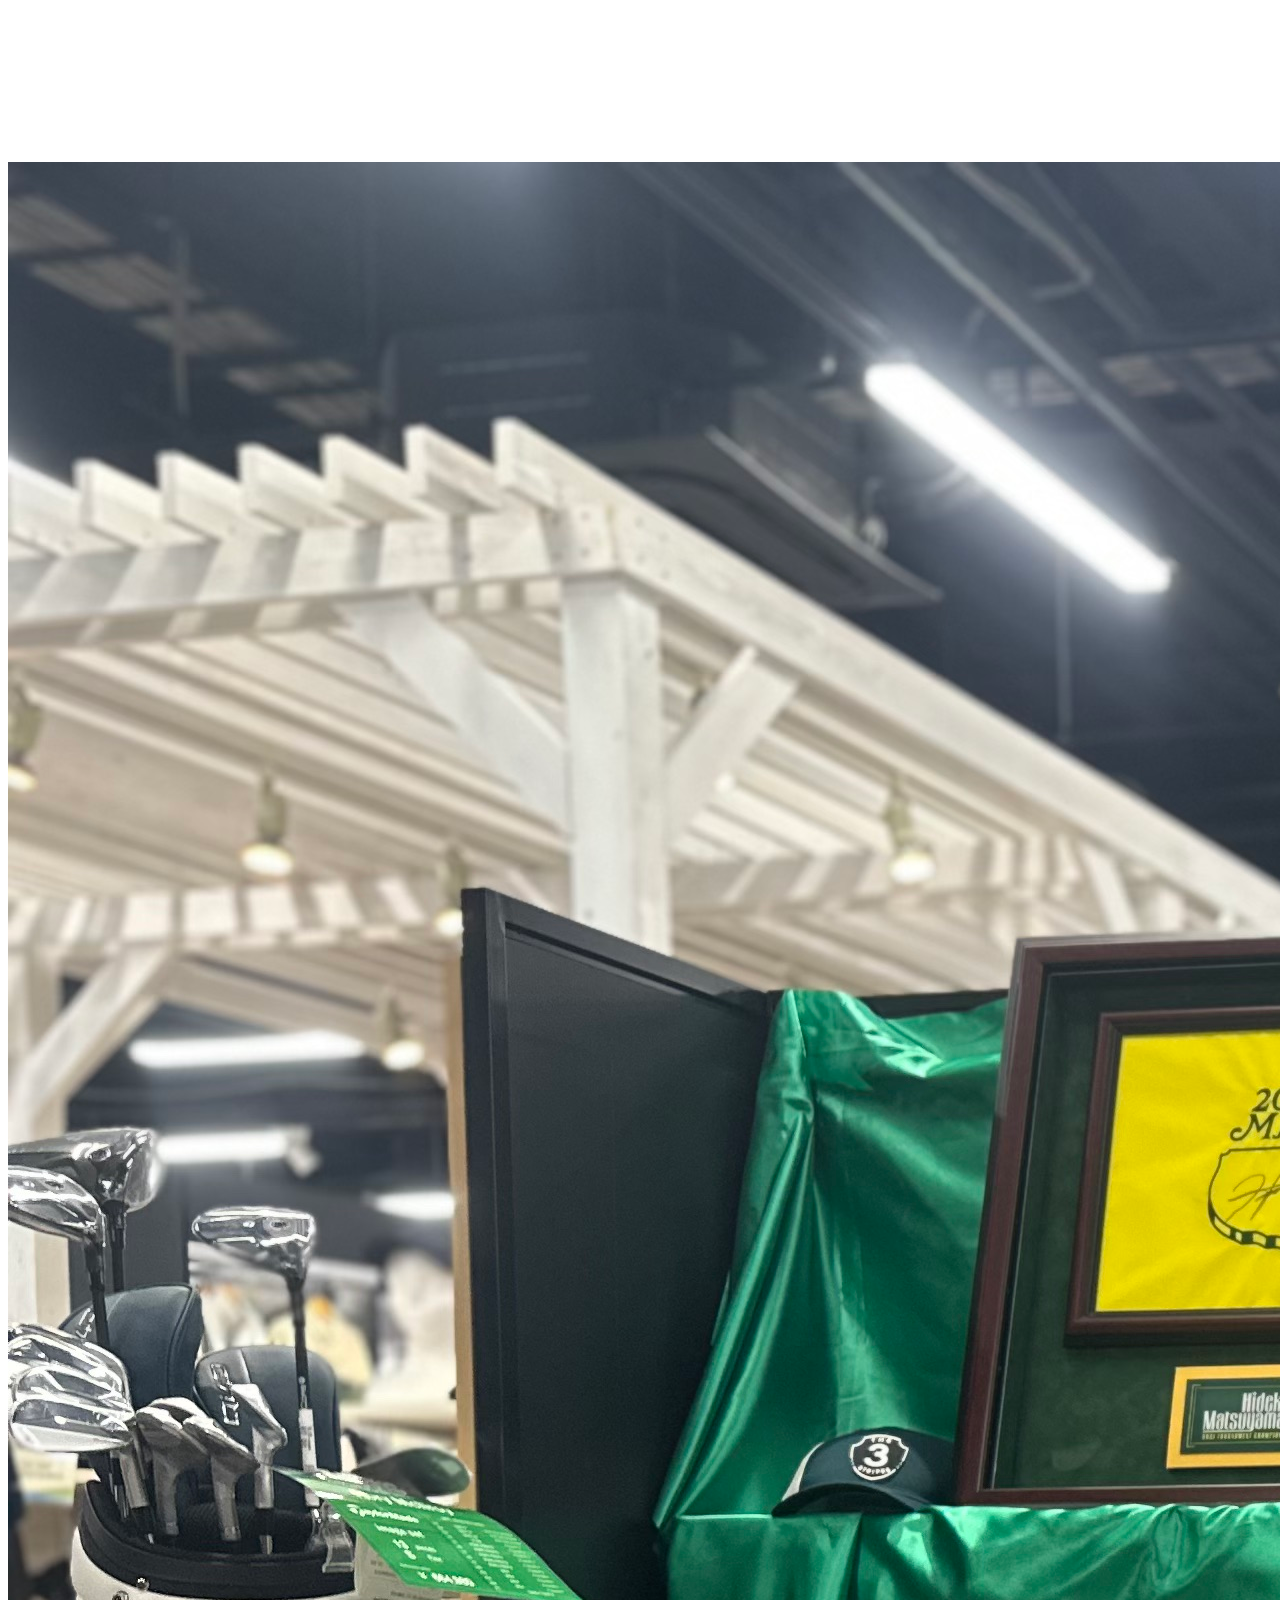
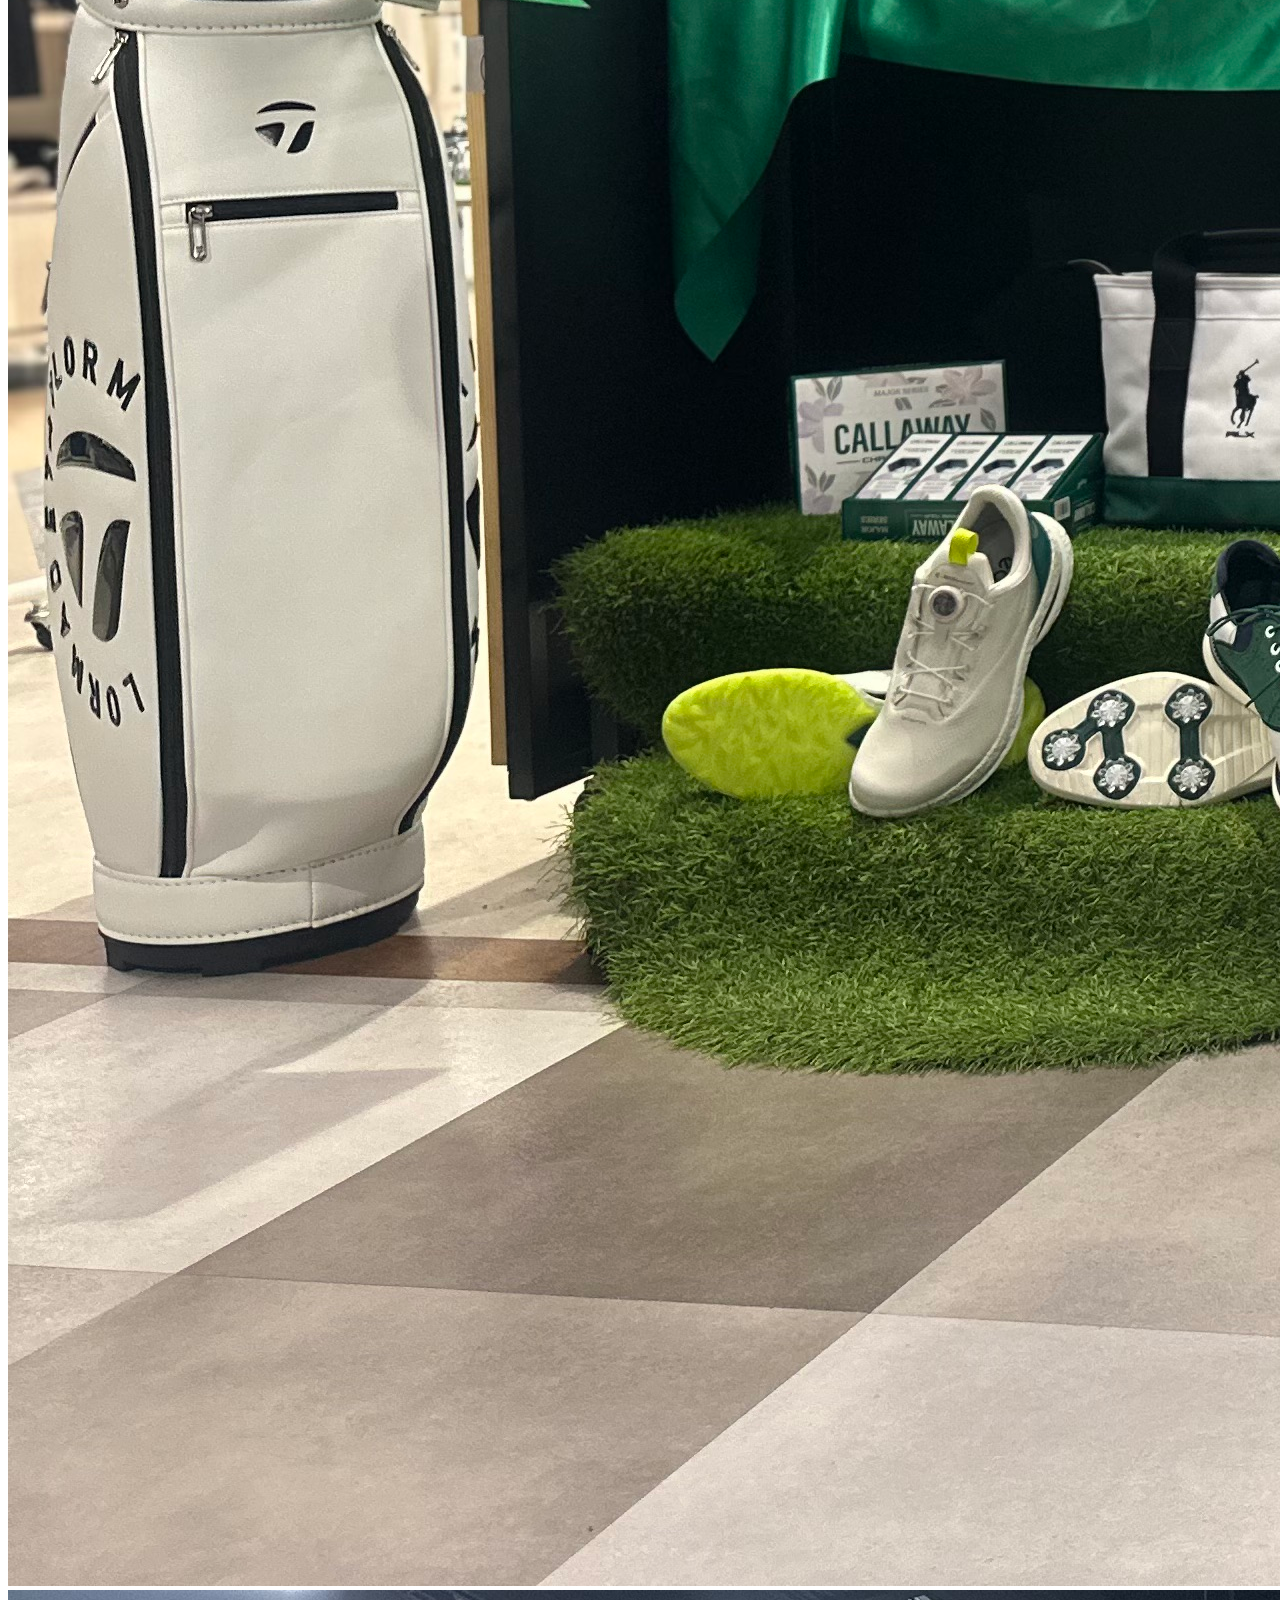
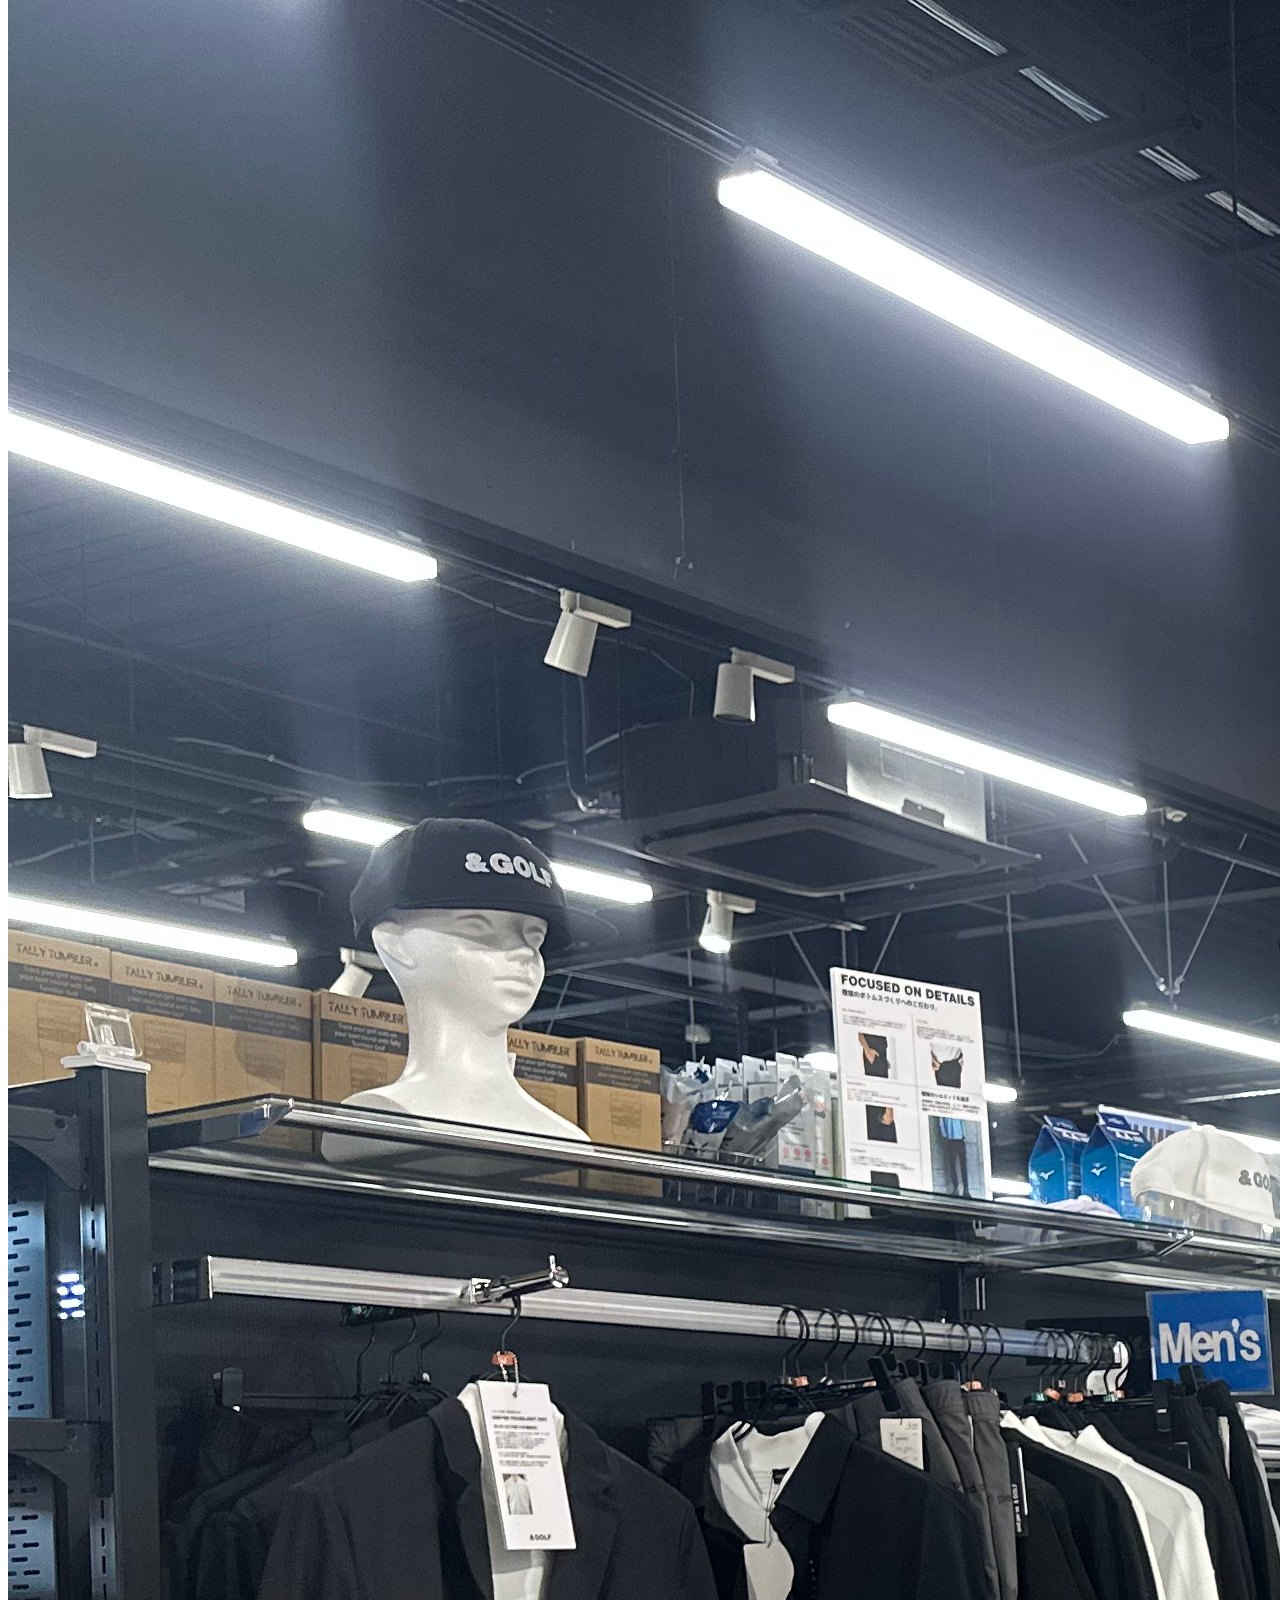
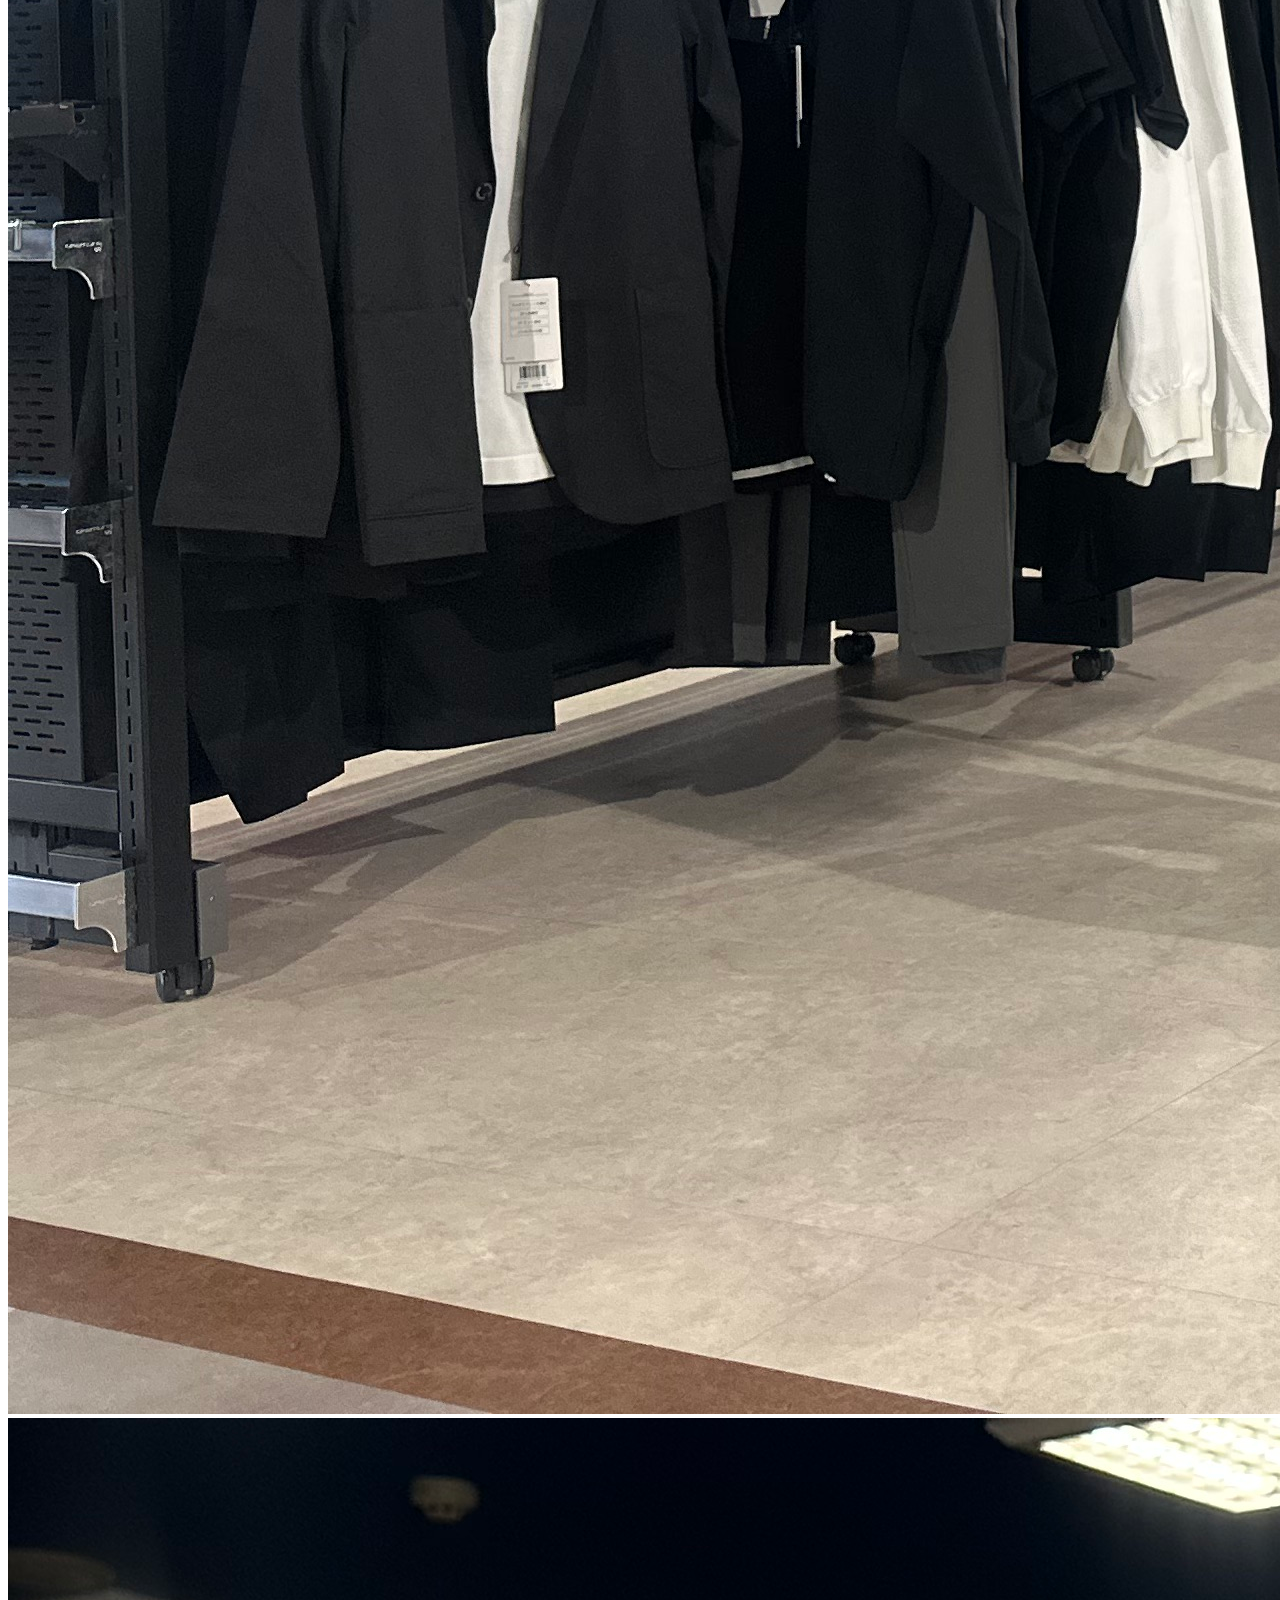
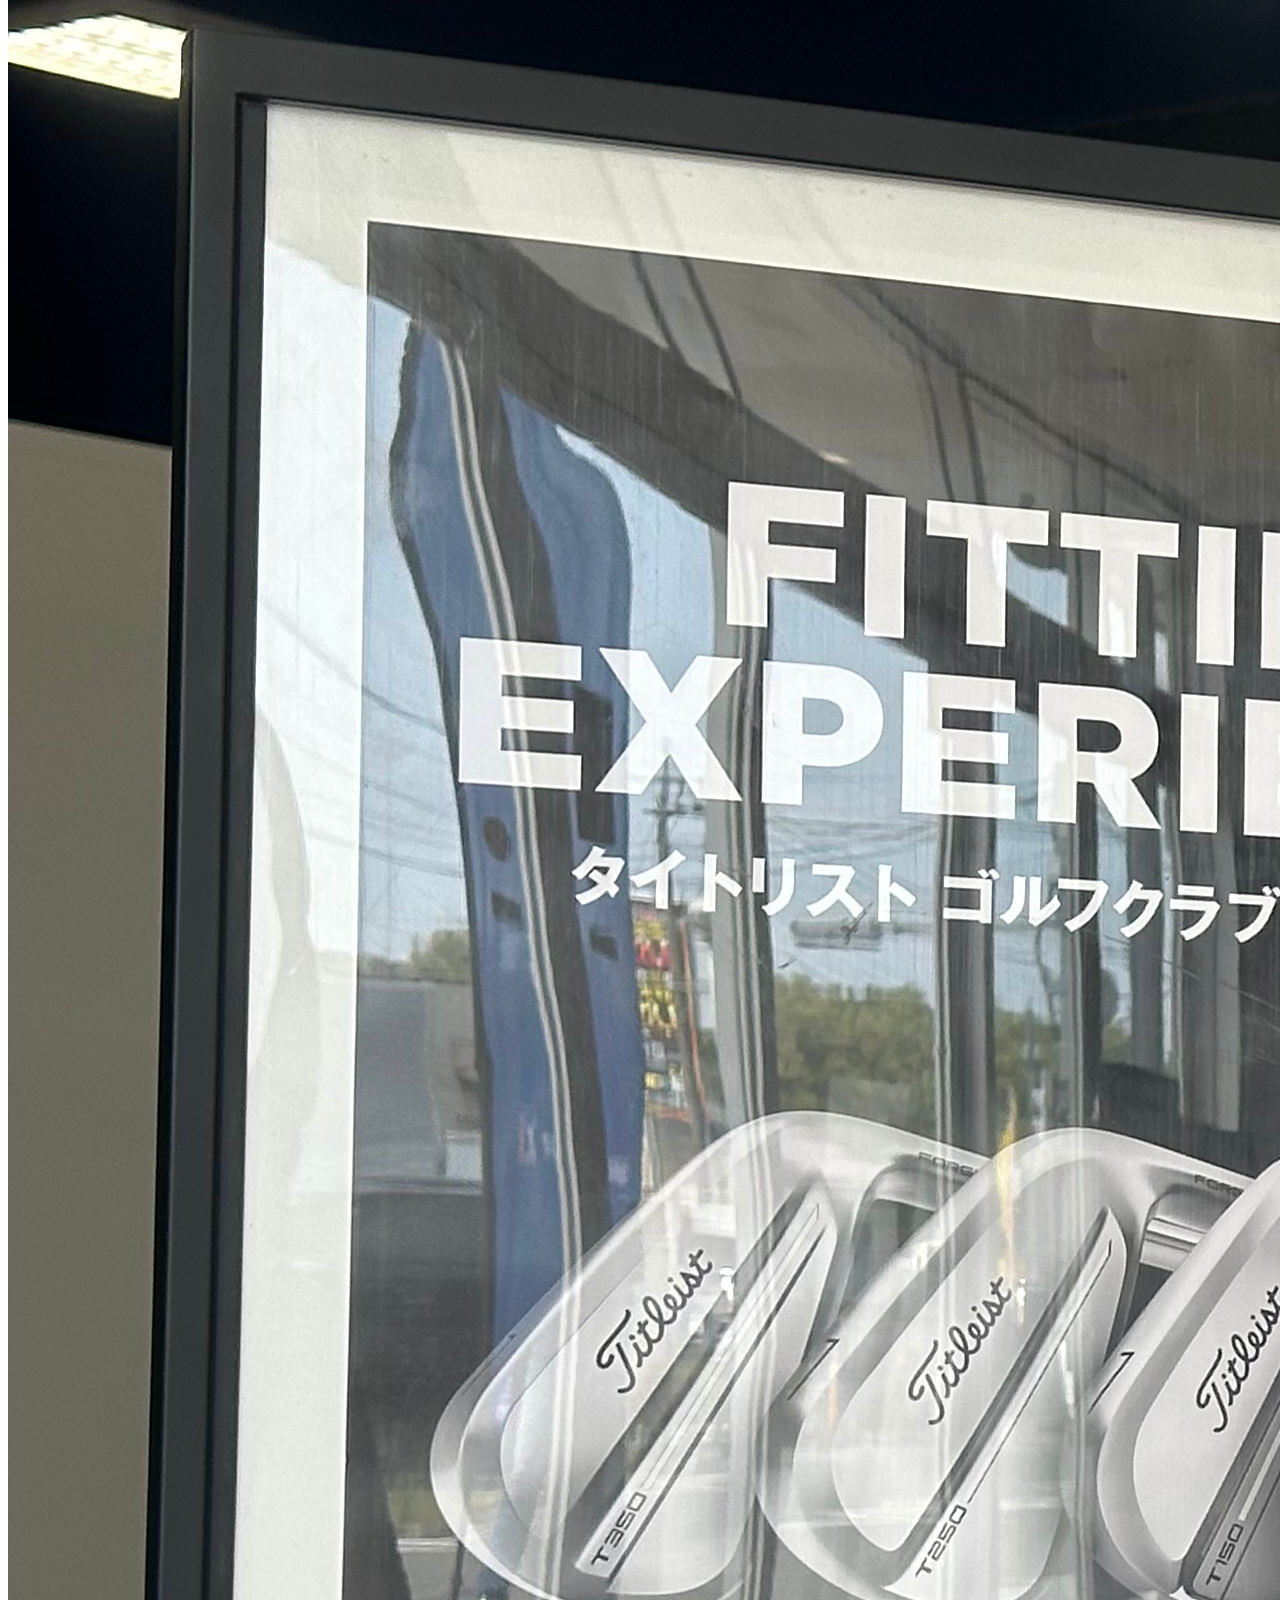
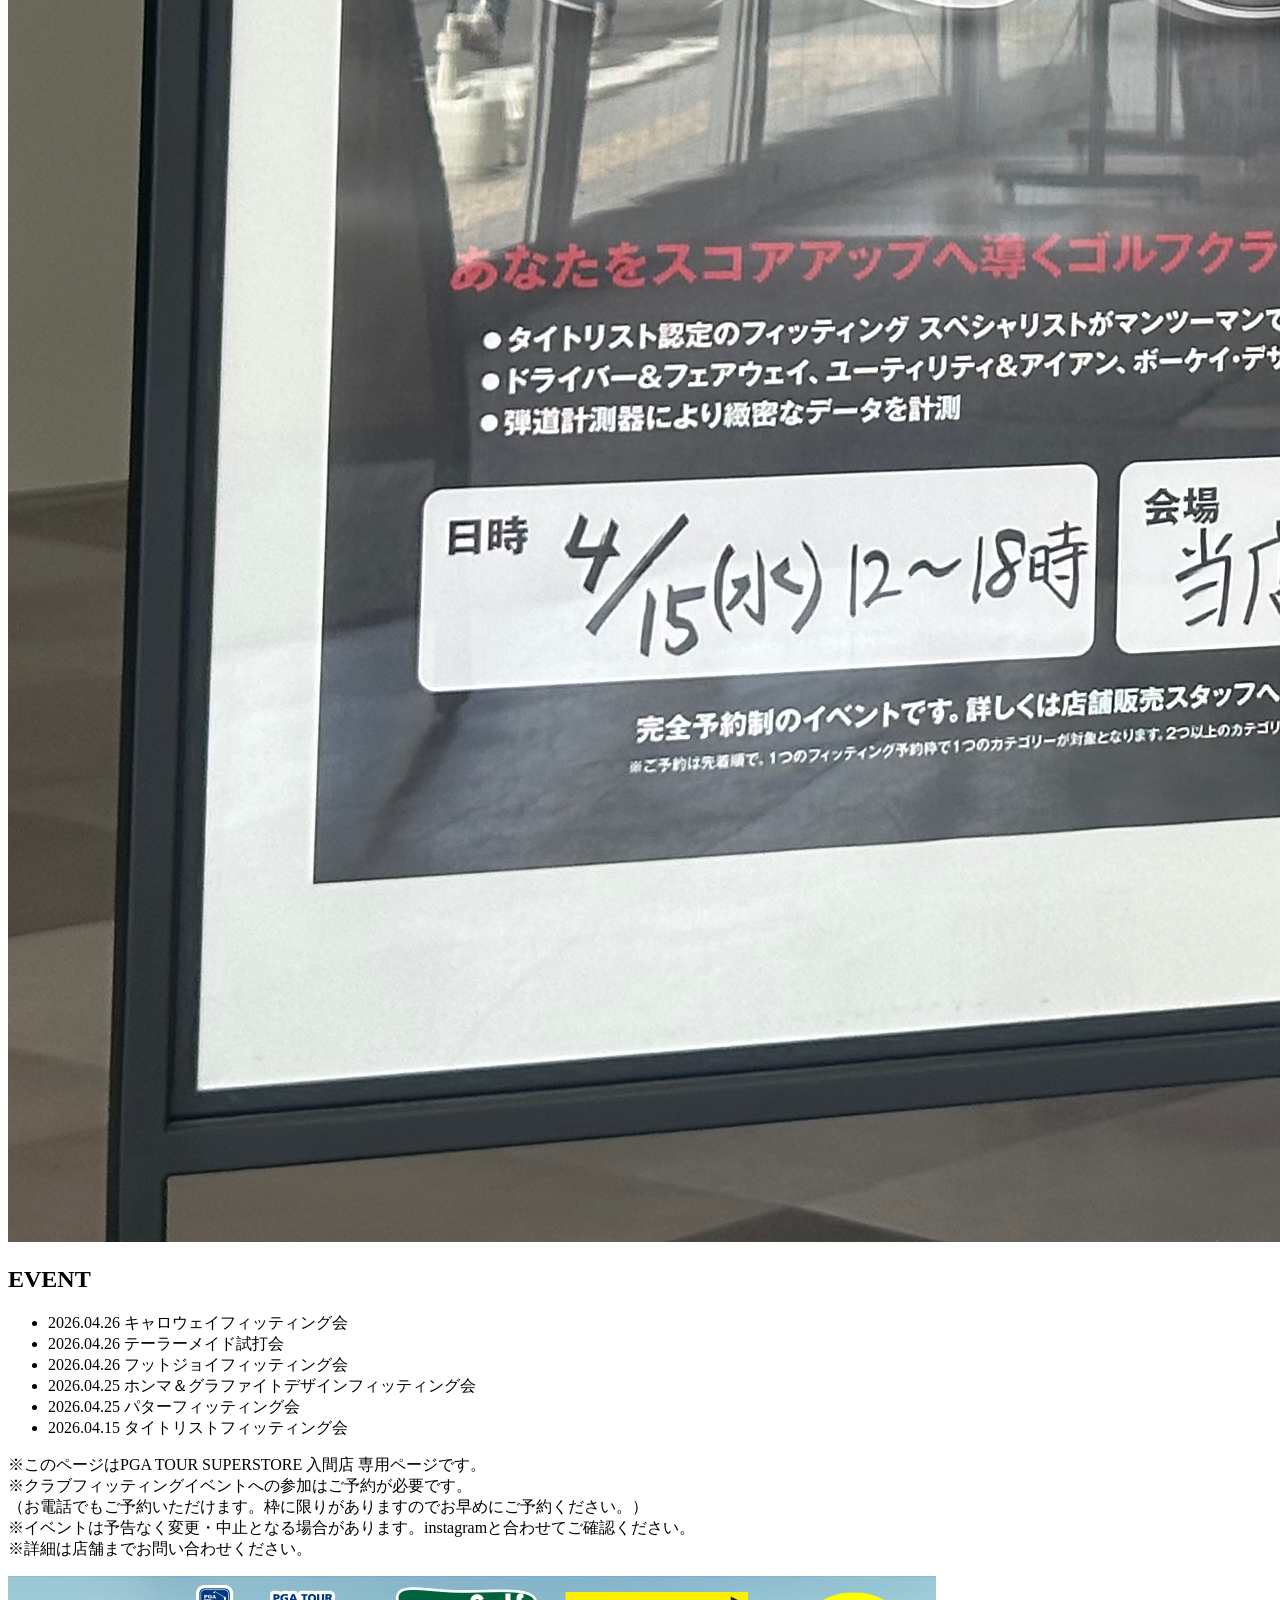
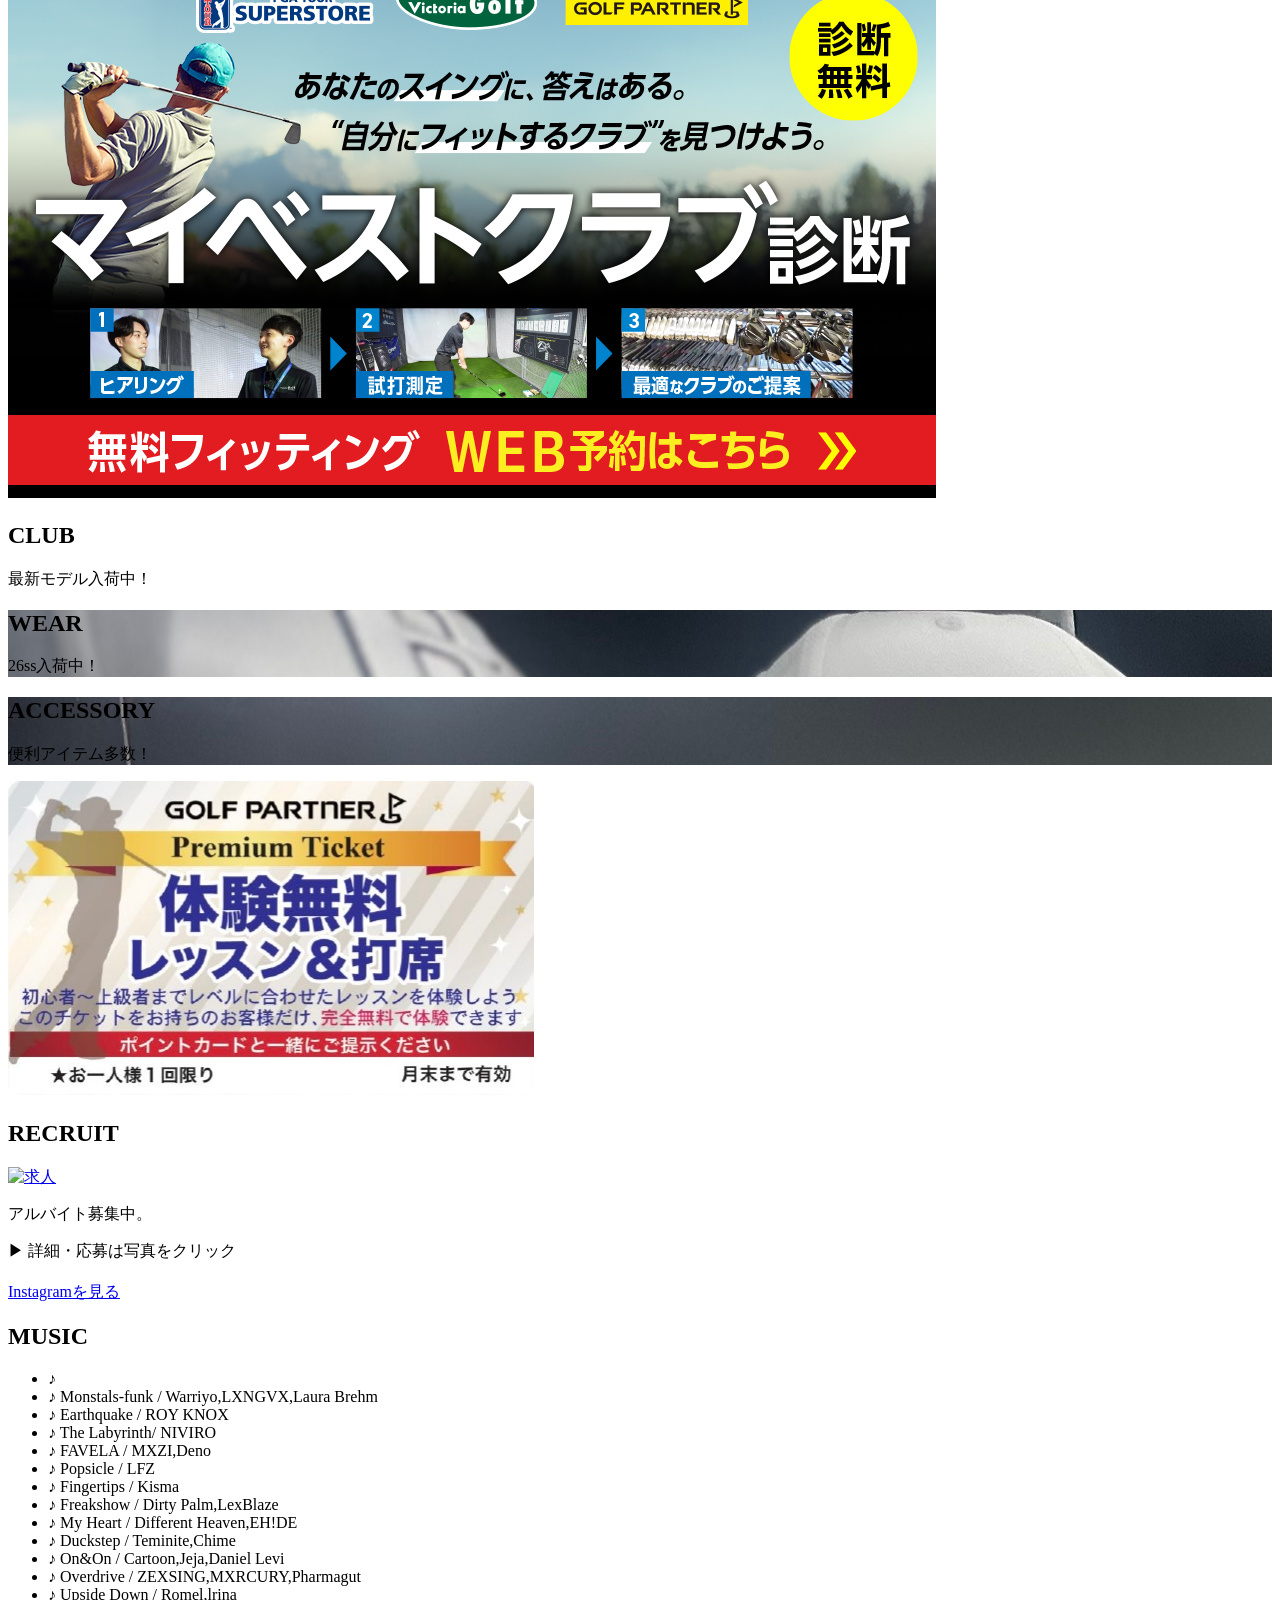
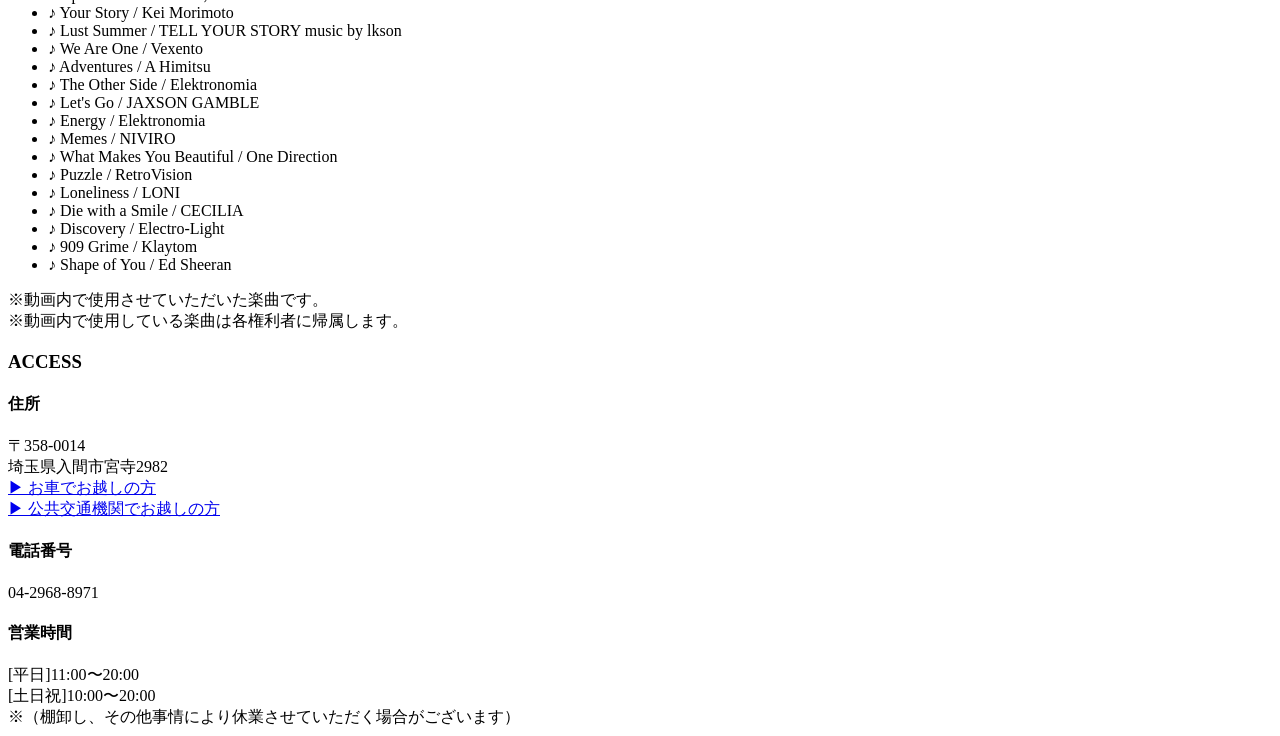
==== index.html @ 5c5d60d8 "Add files via upload" ====
<!DOCTYPE html>
<html lang="ja">
<head>
<meta charset="UTF-8">
<meta name="viewport" content="width=device-width, initial-scale=1.0">
<title>Golf Shop</title>
<link rel="stylesheet" href="style.css">
<meta name=”robots” content=”noindex” >
</head>

<body>

<!-- 🔄 ローディング -->
<div id="loading">
  <video autoplay muted playsinline id="loading-video">
    <source src="meramera.mp4" type="video/mp4">
  </video>
</div>

<div class="container">

  <div class="main">

    <!-- 🔥 トップ -->
    <section class="hero"></section>

    <!-- 🖼 スライド -->
    <section class="slider fade">
      <img src="IMG_6114.jpeg" class="slide active">
      <img src="IMG_6111.jpeg" class="slide">
      <img src="IMG_6113.jpeg" class="slide">
    </section>

    <!-- 📅 イベント -->
    <section class="section fade">
      <h2>EVENT</h2>

      <div class="event-box">
        <ul>
          <li>2026.04.26 キャロウェイフィッティング会</li>
          <li>2026.04.26 テーラーメイド試打会</li>
          <li>2026.04.26 フットジョイフィッティング会</li>
          <li>2026.04.25 ホンマ＆グラファイトデザインフィッティング会</li>
          <li>2026.04.25 パターフィッティング会</li>
          <li>2026.04.15 タイトリストフィッティング会</li>
        </ul>
      </div>

      <div class="event-note">
        <p>
          ※このページはPGA TOUR SUPERSTORE 入間店 専用ページです。<br>
          ※クラブフィッティングイベントへの参加はご予約が必要です。<br>
          （お電話でもご予約いただけます。枠に限りがありますのでお早めにご予約ください。）<br>
          ※イベントは予告なく変更・中止となる場合があります。instagramと合わせてご確認ください。<br>
          ※詳細は店舗までお問い合わせください。
        </p>
      </div>
    </section>

    <!-- 🔗 バナー -->
    <section class="link-banner fade">
      <a href="https://mygolf.supersports.com/saitama-iruma" target="_blank">
        <img src="bestclub.JPG" alt="ゴルフ案内">
      </a>
    </section>

    <!-- 🏌️ クラブ -->
    <section class="bg-slider fade" id="club">
      <div class="overlay">
        <h2>CLUB</h2>
        <p>最新モデル入荷中！</p>
      </div>
    </section>

    <!-- 👕 ウェア -->
    <section class="bg-slider fade" id="wear">
      <div class="overlay">
        <h2>WEAR</h2>
        <p>26ss入荷中！</p>
      </div>
    </section>

    <!-- 🎒 小物 -->
    <section class="bg-slider fade" id="acc">
      <div class="overlay">
        <h2>ACCESSORY</h2>
        <p>便利アイテム多数！</p>
      </div>
    </section>

    <!-- 🔗 練習場 -->
    <section class="link-banner fade">
      <a href="https://www.golfpartner.co.jp/drivingrange/entry/" target="_blank">
        <img src="lesson.jpg" alt="ゴルフ練習場">
      </a>
    </section>

    <!-- 💼 求人 -->
    <section class="section dark fade">
      <h2>RECRUIT</h2>

      <a href="https://golfpartner-job.net/jobfind-pc/job/All/4917" target="_blank">
        <img src="recruit.jpg" class="recruit-img" alt="求人">
      </a>

      <p>アルバイト募集中。</p>
      <p>▶ 詳細・応募は写真をクリック</p>
    </section>

    <!-- 📱 インスタ -->
    <section class="section fade insta-section">
      <h2></h2>
      <a href="https://www.instagram.com/pgatoursuperstoreiruma?igsh=MXhyOHNycWhhazNqeQ==" class="insta-btn">
        Instagramを見る
      </a>
    </section>

    <!-- 🎵 MUSIC -->
    <section class="section fade music-section">
      <h2>MUSIC</h2>

      <ul class="music-list">
        <li>♪ </li>
        <li>♪ Monstals-funk / Warriyo,LXNGVX,Laura Brehm</li>
        <li>♪ Earthquake / ROY KNOX</li>
        <li>♪ The Labyrinth/ NIVIRO</li>
        <li>♪ FAVELA / MXZI,Deno</li>
        <li>♪ Popsicle / LFZ</li>
        <li>♪ Fingertips / Kisma</li>
        <li>♪ Freakshow / Dirty Palm,LexBlaze</li>
        <li>♪ My Heart / Different Heaven,EH!DE</li>
        <li>♪ Duckstep / Teminite,Chime</li>
        <li>♪ On&On / Cartoon,Jeja,Daniel Levi</li>
        <li>♪ Overdrive / ZEXSING,MXRCURY,Pharmagut</li>
        <li>♪ Upside Down / Romel,lrina</li>
        <li>♪ Your Story / Kei Morimoto</li>
        <li>♪ Lust Summer / TELL YOUR STORY music by lkson</li>
        <li>♪ We Are One / Vexento</li>
        <li>♪ Adventures / A Himitsu</li>
        <li>♪ The Other Side / Elektronomia</li>
        <li>♪ Let's Go / JAXSON GAMBLE</li>
        <li>♪ Energy / Elektronomia</li>
        <li>♪ Memes / NIVIRO</li>
        <li>♪ What Makes You Beautiful / One Direction</li>
        <li>♪ Puzzle / RetroVision</li>
        <li>♪ Loneliness / LONI</li>
        <li>♪ Die with a Smile / CECILIA</li>
        <li>♪ Discovery / Electro-Light</li>
        <li>♪ 909 Grime / Klaytom</li>
        <li>♪ Shape of You / Ed Sheeran</li>
        
        
      </ul>

      <p class="music-note">
        ※動画内で使用させていただいた楽曲です。<br>
        ※動画内で使用している楽曲は各権利者に帰属します。
      </p>
    </section>

  </div>

  <!-- サイドバー -->
  <div class="sidebar">
    <h3>ACCESS</h3>
    <h4>住所</h4>
    <a>〒358-0014</a><br>
    <a>埼玉県入間市宮寺2982</a><br>
    <a href="car.html">▶ お車でお越しの方</a><br>
    <a href="train.html">▶ 公共交通機関でお越しの方</a>

    <h4>電話番号</h4>
    <a>04-2968-8971</a>
    <h4>営業時間</h4>
    <a>[平日]11:00〜20:00</a><br>
    <a>[土日祝]10:00〜20:00</a><br>
    <a>※（棚卸し、その他事情により休業させていただく場合がございます）</a>
  
  </div>

</div>

<script>
// スライド
let index = 0;
const slides = document.querySelectorAll(".slide");

setInterval(() => {
  slides[index].classList.remove("active");
  index = (index + 1) % slides.length;
  slides[index].classList.add("active");
}, 1000);

// ローディング
const video = document.getElementById("loading-video");
video.addEventListener("ended", () => {
  const loading = document.getElementById("loading");
  loading.classList.add("fade-out");
  setTimeout(() => {
    loading.style.display = "none";
  }, 1000);
});

// 背景スライド
function bgSlide(id, images){
  let i = 0;
  const el = document.getElementById(id);

  setInterval(()=>{
    i = (i+1)%images.length;
    el.style.backgroundImage = `url(${images[i]})`;
  },3000);
}

bgSlide("club", ["torakkuman.jpeg","shaft.jpeg","club.jpeg"]);
bgSlide("wear", ["wear.jpeg","cap.jpeg","shoes.jpeg"]);
bgSlide("acc", ["distance meter.jpeg","bag.jpeg","ball.jpeg"]);

// フェード
const fades = document.querySelectorAll('.fade');
window.addEventListener('scroll', () => {
  const trigger = window.innerHeight * 0.8;
  fades.forEach(el => {
    if (el.getBoundingClientRect().top < trigger) {
      el.classList.add('show');
    }
  });
});
</script>

</body>
</html>
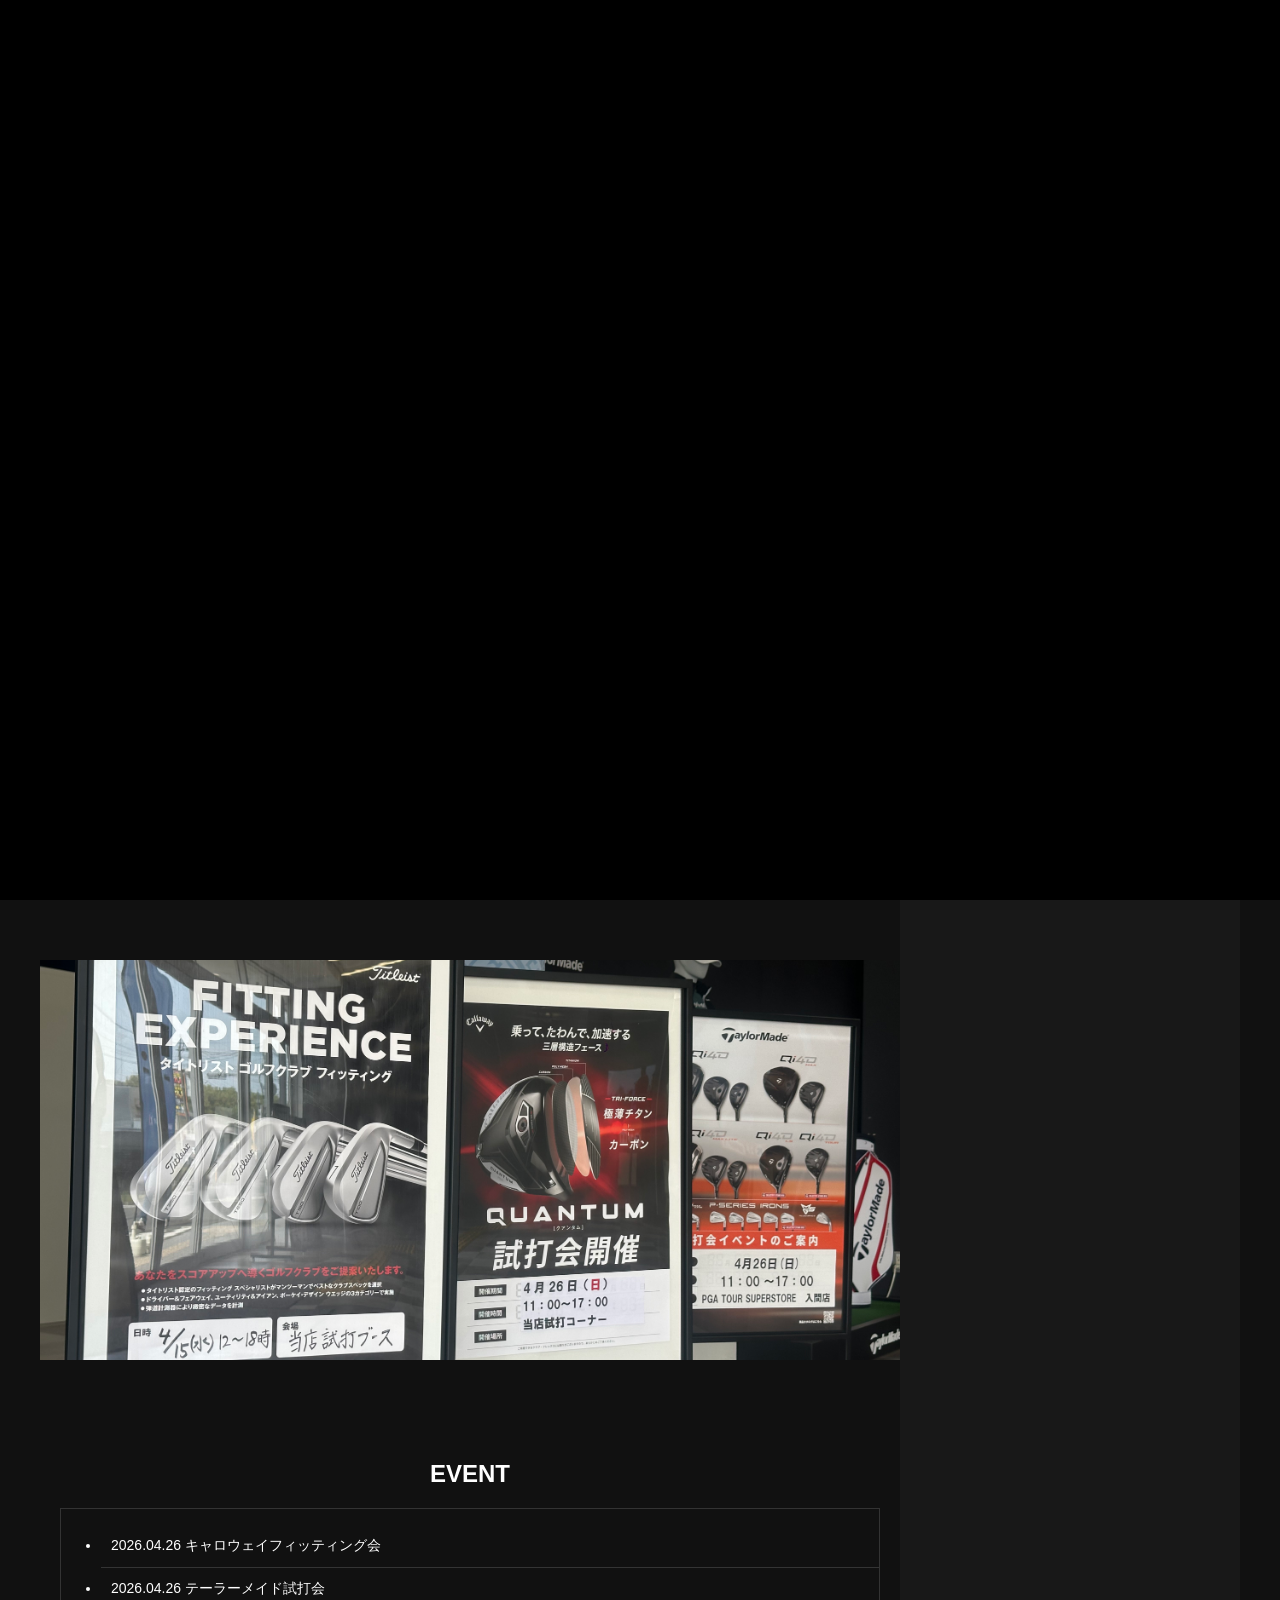
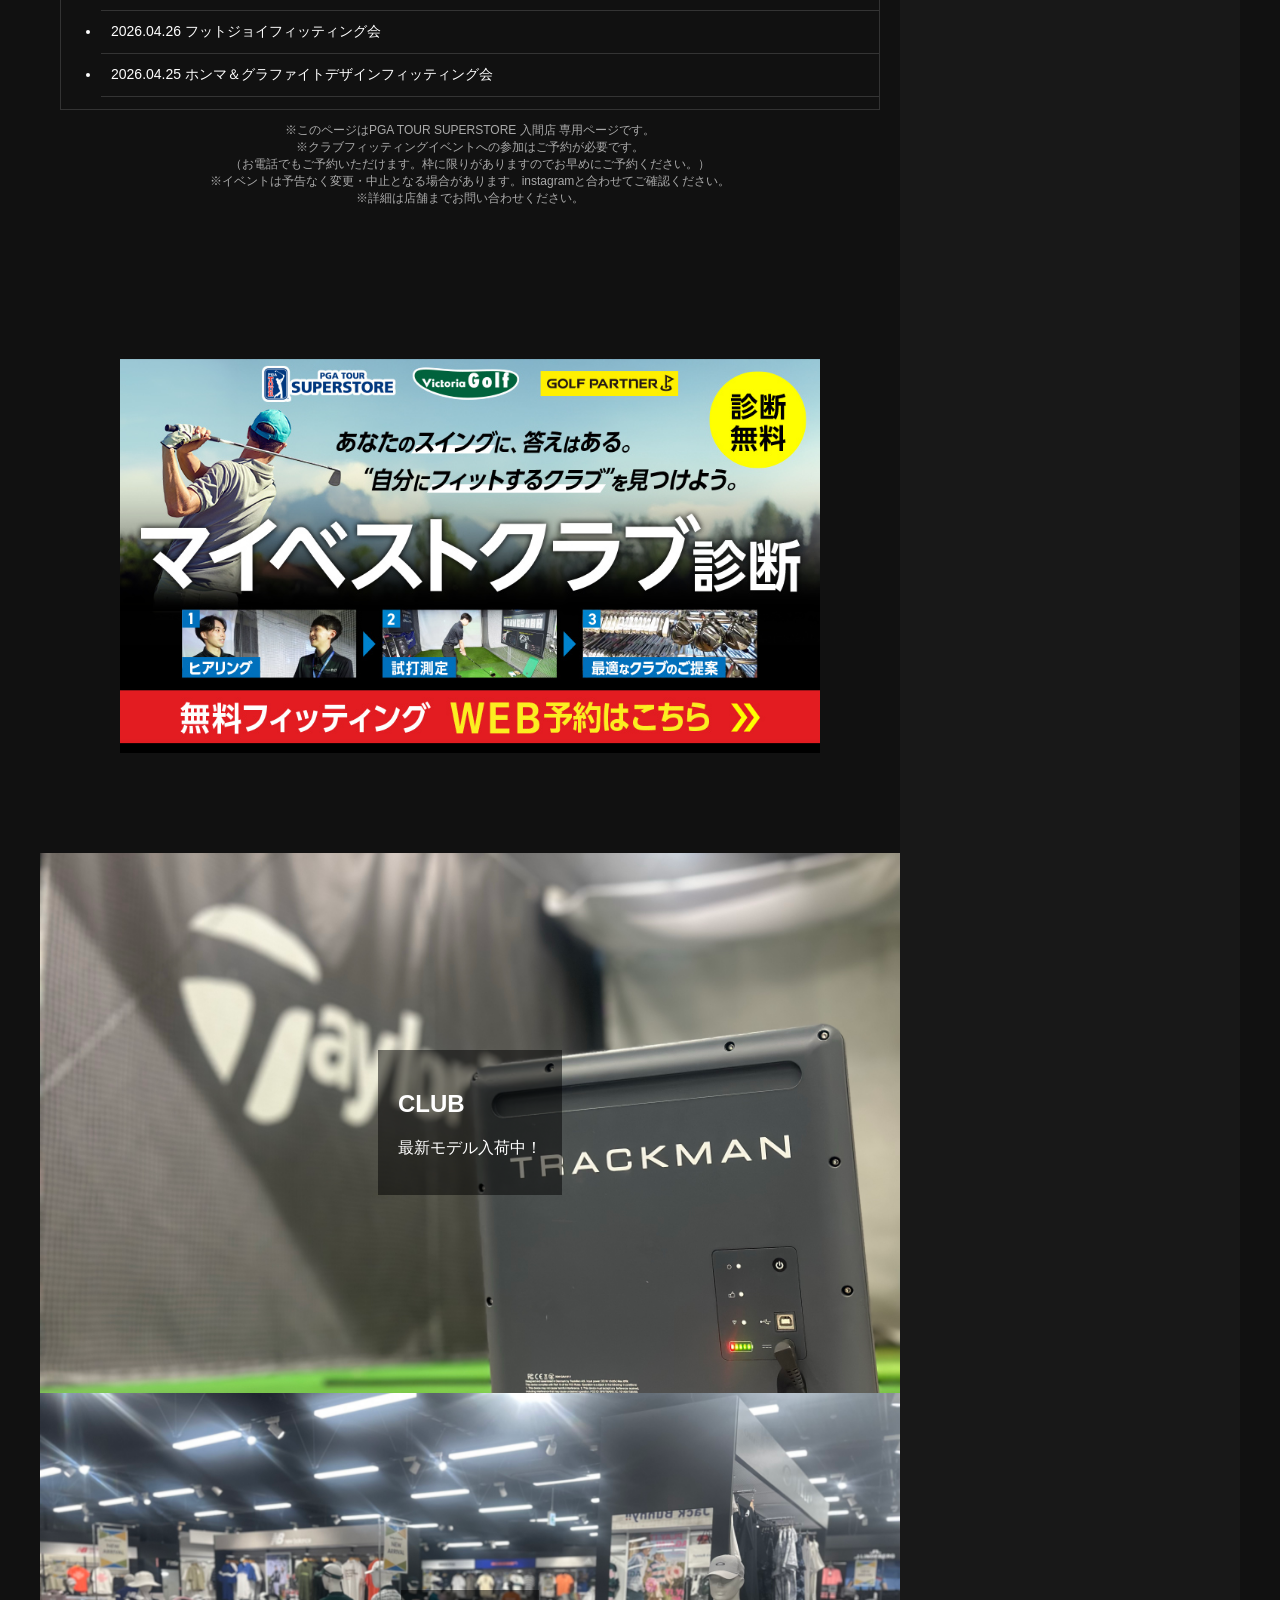
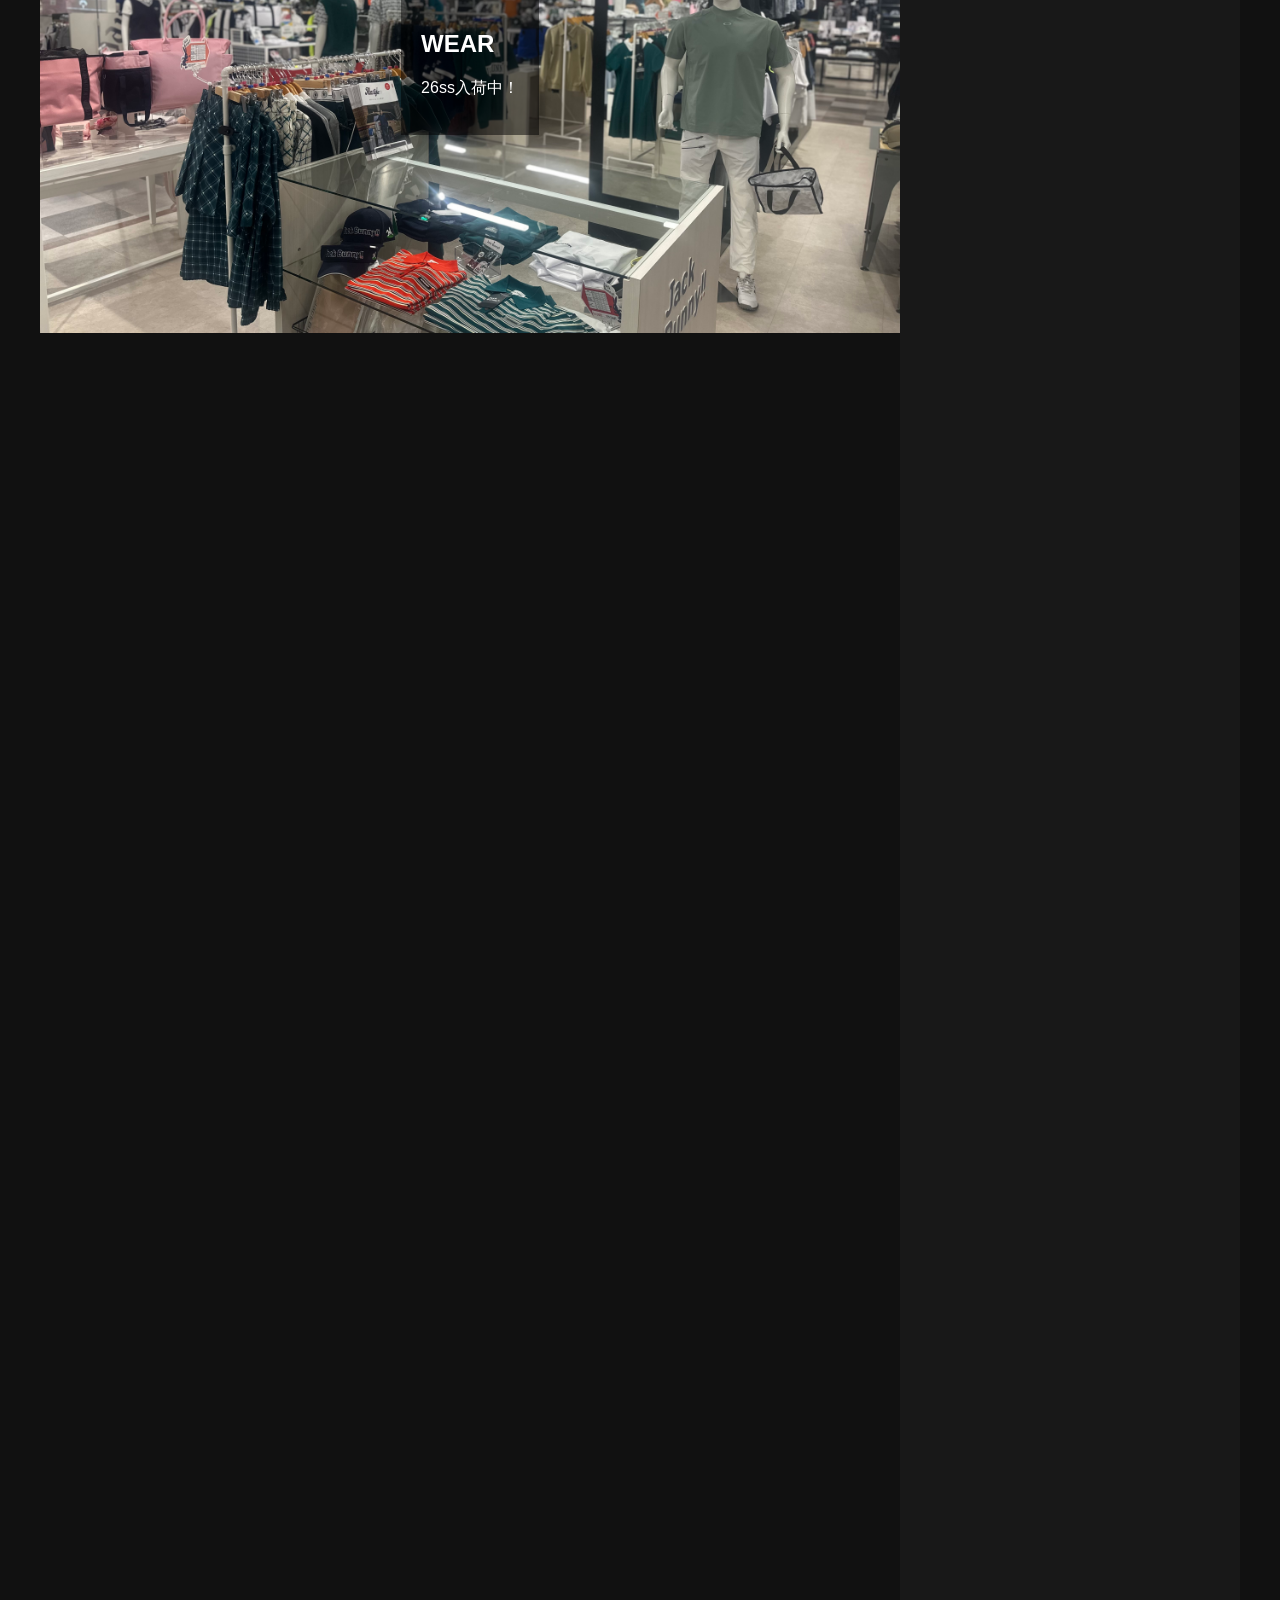
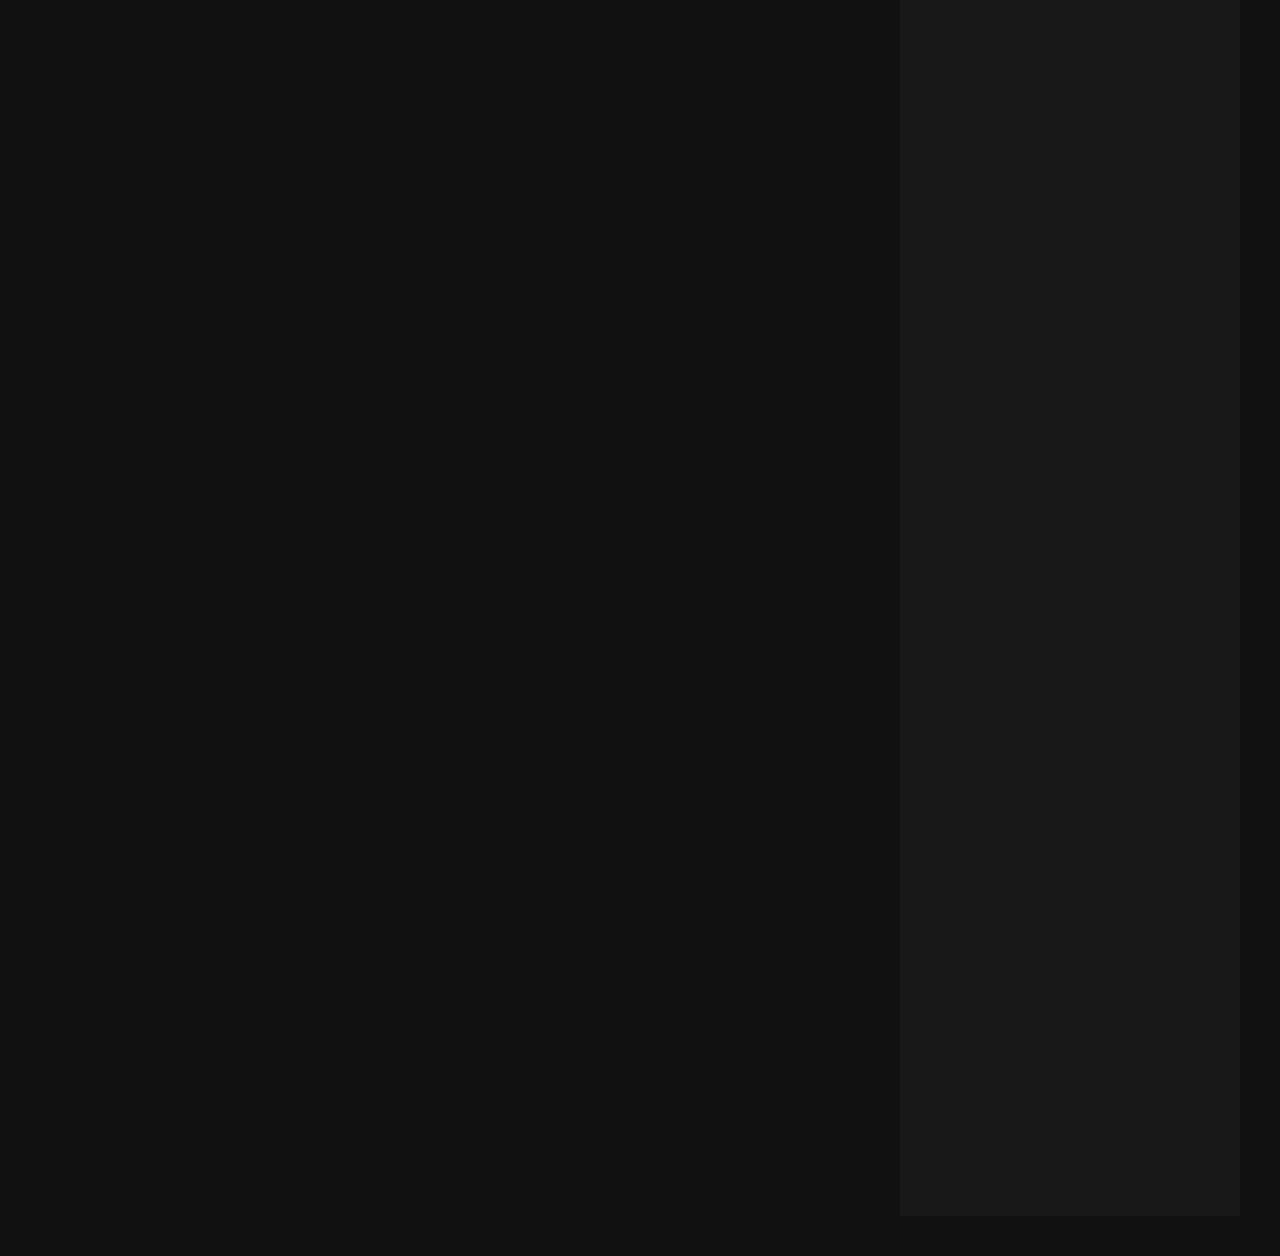
==== commit bcc03f3c: "Add files via upload" ====
--- a/index.html
+++ b/index.html
@@ -206,10 +206,24 @@
   let i = 0;
   const el = document.getElementById(id);
 
-  setInterval(()=>{
-    i = (i+1)%images.length;
-    el.style.backgroundImage = `url(${images[i]})`;
-  },3000);
+  let current = el;
+  let nextImage = new Image();
+
+  // 最初の画像
+  el.style.backgroundImage = `url(${images[0]})`;
+
+  setInterval(() => {
+    i = (i + 1) % images.length;
+
+    // 先に読み込む
+    nextImage.src = images[i];
+
+    nextImage.onload = () => {
+      el.style.transition = "background-image 1s ease";
+      el.style.backgroundImage = `url(${images[i]})`;
+    };
+
+  }, 3000);
 }
 
 bgSlide("club", ["torakkuman.jpeg","shaft.jpeg","club.jpeg"]);
--- a/style.css
+++ b/style.css
@@ -0,0 +1,264 @@
+body {
+  margin:0;
+  font-family:sans-serif;
+  background:#111;
+  color:#fff;
+}
+
+/* ローディング */
+#loading {
+  position:fixed;
+  width:100%;
+  height:100%;
+  background:#000;
+  display:flex;
+  justify-content:center;
+  align-items:center;
+  z-index:9999;
+}
+
+#loading-video {
+  width:100%;
+  height:100%;
+  object-fit:cover;
+}
+
+#loading.fade-out {
+  opacity:0;
+  transition:1s;
+}
+
+/* レイアウト */
+.container {
+  display:flex;
+  max-width:1200px;
+  margin:0 auto;
+}
+
+.main {
+  flex:1;
+}
+
+.sidebar {
+  width:300px;
+  padding:20px;
+  background:#181818;
+}
+
+/* トップ */
+.hero {
+  height:100vh;
+  background:url("pgasoto.jpeg") center/cover no-repeat;
+}
+
+/* スライド */
+.slider {
+  position:relative;
+  height:400px;
+  margin-top:60px;
+}
+
+.slide {
+  position:absolute;
+  width:100%;
+  height:100%;
+  object-fit:cover;
+  opacity:0;
+  transition:1s;
+}
+
+.slide.active {
+  opacity:1;
+}
+
+/* セクション */
+.section {
+  padding:80px 20px;
+  text-align:center;
+}
+
+.dark {
+  background:#1a1a1a;
+}
+
+/* イベント */
+.event-box {
+  max-height:200px;
+  overflow:auto;
+  border:1px solid #333;
+}
+
+.event-note {
+  font-size:12px;
+  color:#aaa;
+}
+
+/* バナー */
+.link-banner img {
+  width:100%;
+  max-width:700px;
+  transition:0.3s;
+}
+
+.link-banner img:hover {
+  transform:scale(1.05);
+}
+
+/* 背景 */
+.bg-slider {
+  height:60vh;
+  background-size:cover;
+  background-position:center;
+  display:flex;
+  align-items:center;
+  justify-content:center;
+}
+
+.overlay {
+  background:rgba(0,0,0,0.5);
+  padding:20px;
+}
+
+/* 求人 */
+.recruit-img {
+  width:100%;
+  max-width:600px;
+  transition:0.3s;
+}
+
+.recruit-img:hover {
+  transform:scale(1.08);
+}
+
+/* インスタ */
+.insta-section {
+  background:url("insta.jpg") center/cover no-repeat;
+  padding:100px 20px;
+}
+
+.insta-btn {
+  padding:12px 25px;
+  background:linear-gradient(45deg,#feda75,#d62976,#962fbf);
+  color:#fff;
+  text-decoration:none;
+}
+
+/* 音楽 */
+.music-section {
+  background:#000;
+}
+
+/* フェード */
+.fade {
+  opacity:0;
+  transform:translateY(40px);
+  transition:0.8s;
+}
+
+.fade.show {
+  opacity:1;
+  transform:translateY(0);
+}
+
+/* スマホ */
+@media(max-width:768px){
+  .container {flex-direction:column;}
+  .sidebar {width:100%;}
+}
+
+.link-banner img {
+  display: block;
+  margin: 0 auto;   /* ←これが中央寄せの本体 */
+}
+
+.link-banner {
+  padding: 60px 20px;
+  margin-bottom: 40px;  /* ←これ追加 */
+}
+
+.insta-section {
+  background:
+    linear-gradient(rgba(0,0,0,0.7), rgba(0,0,0,0.7)),
+    url("insta.jpg") center 1px/cover no-repeat;
+
+  padding: 150px 20px;  /* ←ここ増やす */
+}
+
+.event-box li {
+  padding: 12px 10px;
+  border-bottom: 1px solid rgba(255,255,255,0.15); /* ←線を見やすく */
+  font-size: 14px;
+}
+
+.event-box {
+  text-align: left;   /* ←これが本体 */
+}
+
+.music-list {
+  display: block;   /* ←これで縦並びに戻る */
+}
+
+.music-list {
+  list-style: none;
+  margin-top: 20px;
+  display: block;
+}
+
+.music-list li {
+  margin: 10px 0;
+  display: block;
+}
+
+.music-list {
+  list-style: none;
+  margin-top: 20px;
+  display: block;
+
+  max-height: 180px;
+  overflow-y: auto;
+  padding-right: 10px;
+}
+
+.music-list li {
+  margin: 0;
+  padding: 10px 0;
+  border-bottom: 1px solid rgba(255,255,255,0.1);
+}
+
+.music-list li:last-child {
+  border-bottom: none;
+}
+
+.music-list::-webkit-scrollbar {
+  width: 6px;
+}
+
+.music-list::-webkit-scrollbar-thumb {
+  background: #555;
+}
+
+.bg-slider {
+  position: relative;
+  overflow: hidden;
+}
+
+.bg-slider::before,
+.bg-slider::after {
+  content: "";
+  position: absolute;
+  width: 100%;
+  height: 100%;
+  top: 0;
+  left: 0;
+  background-size: cover;
+  background-position: center;
+  transition: opacity 1s ease;
+}
+
+.bg-slider::before {
+  opacity: 1;
+}
+
+.bg-slider::after {
+  opacity: 0;
+}
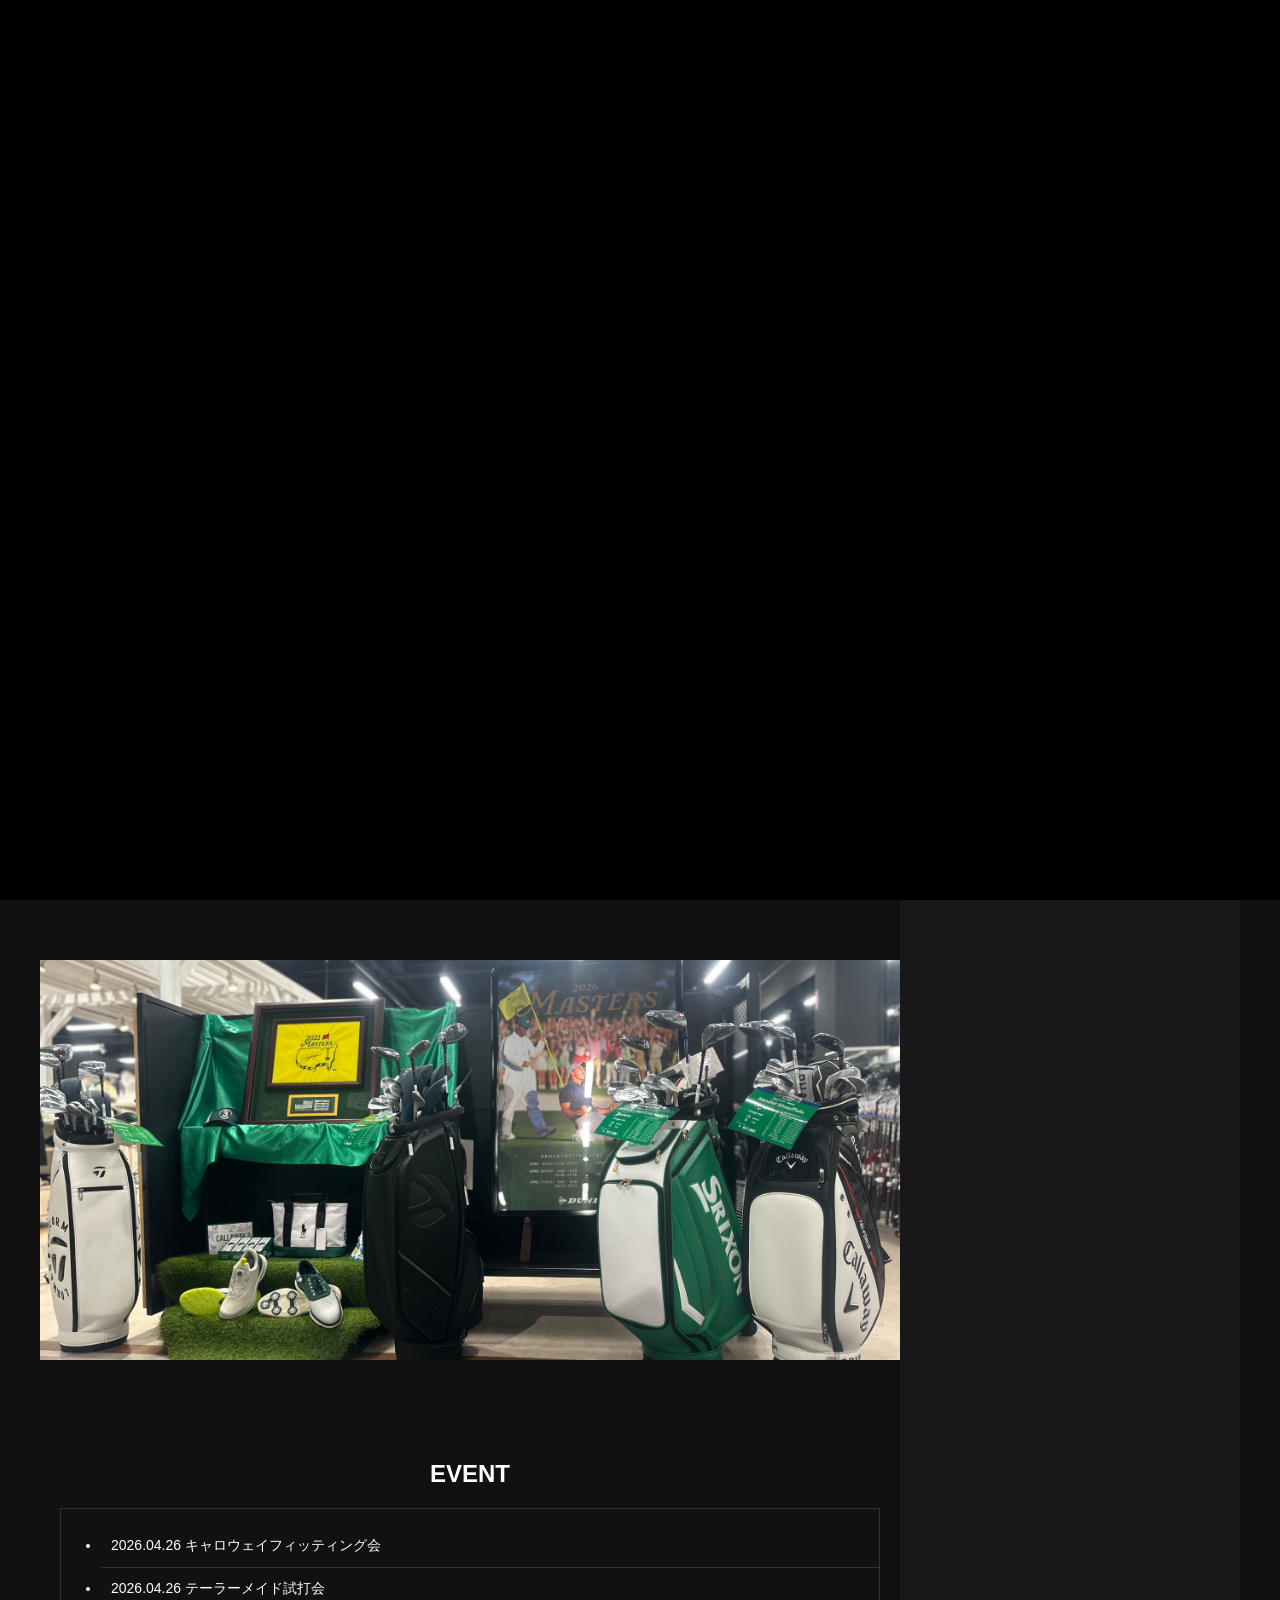
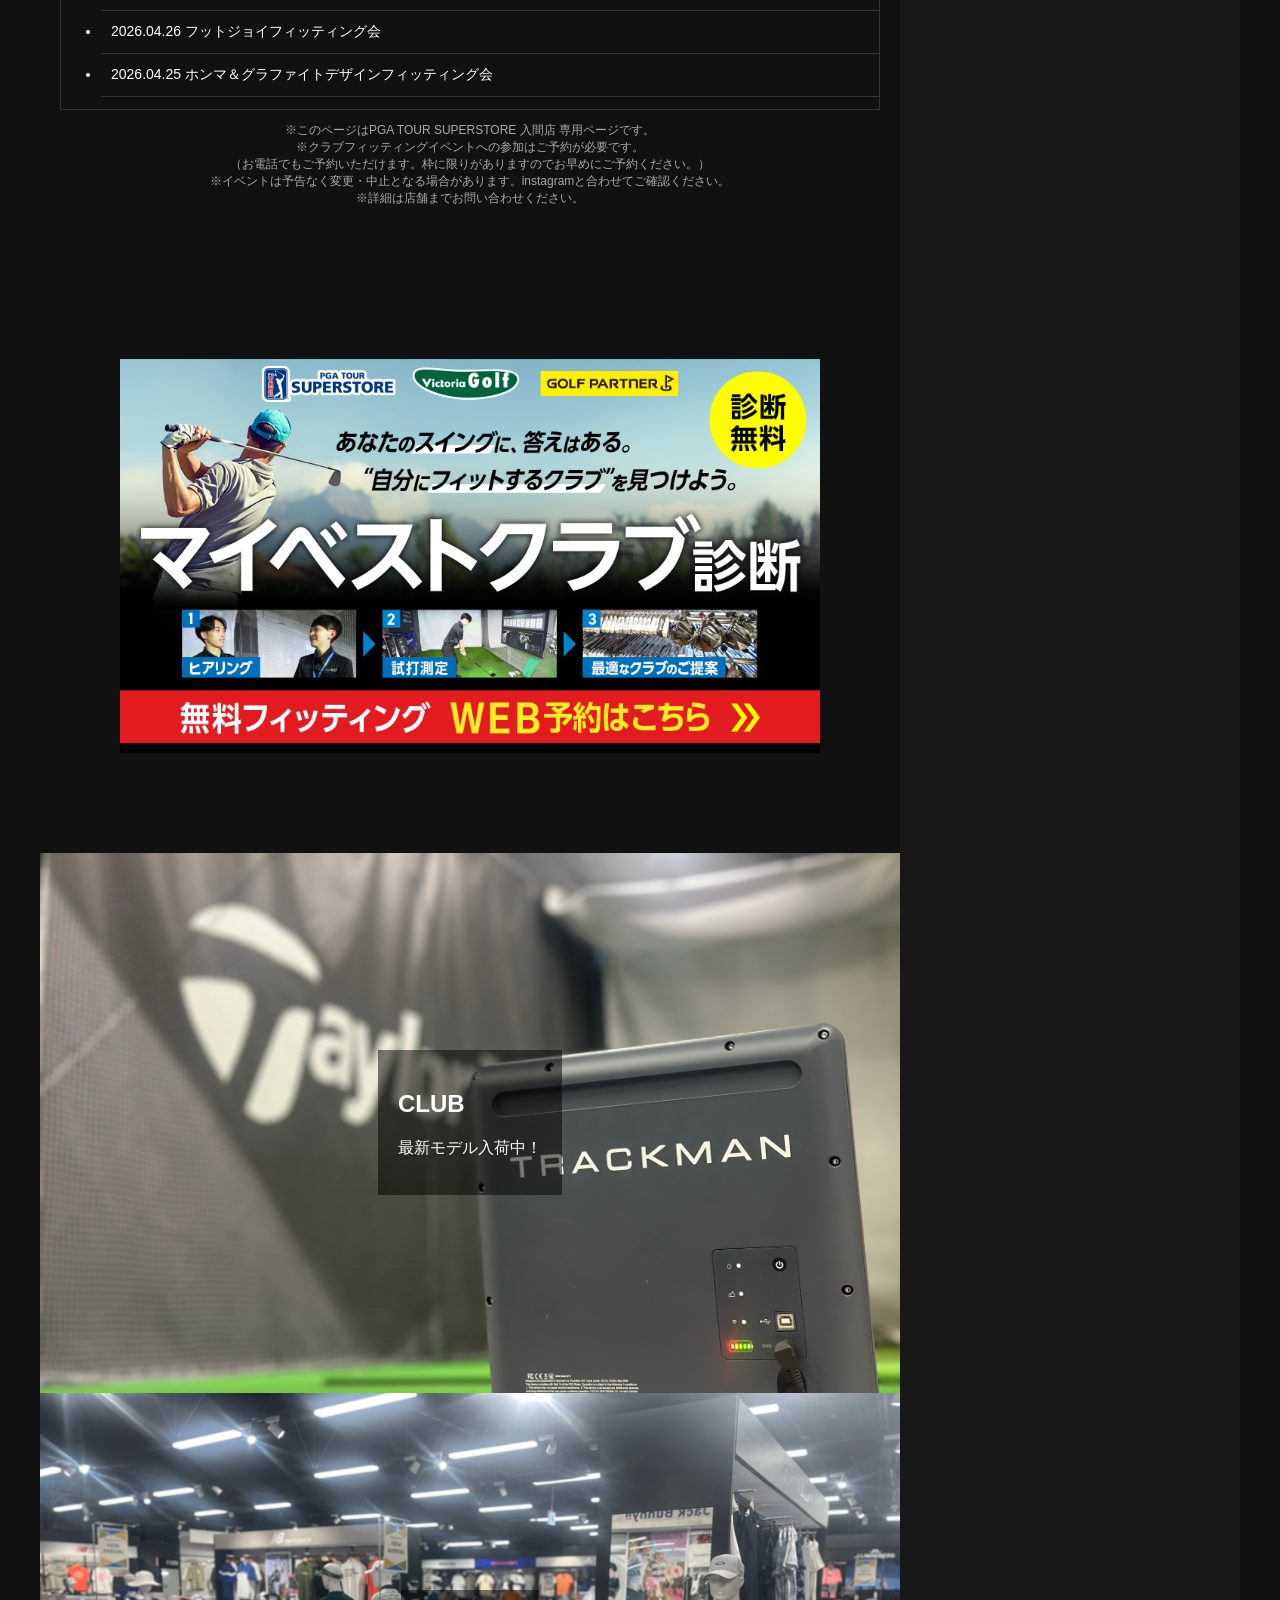
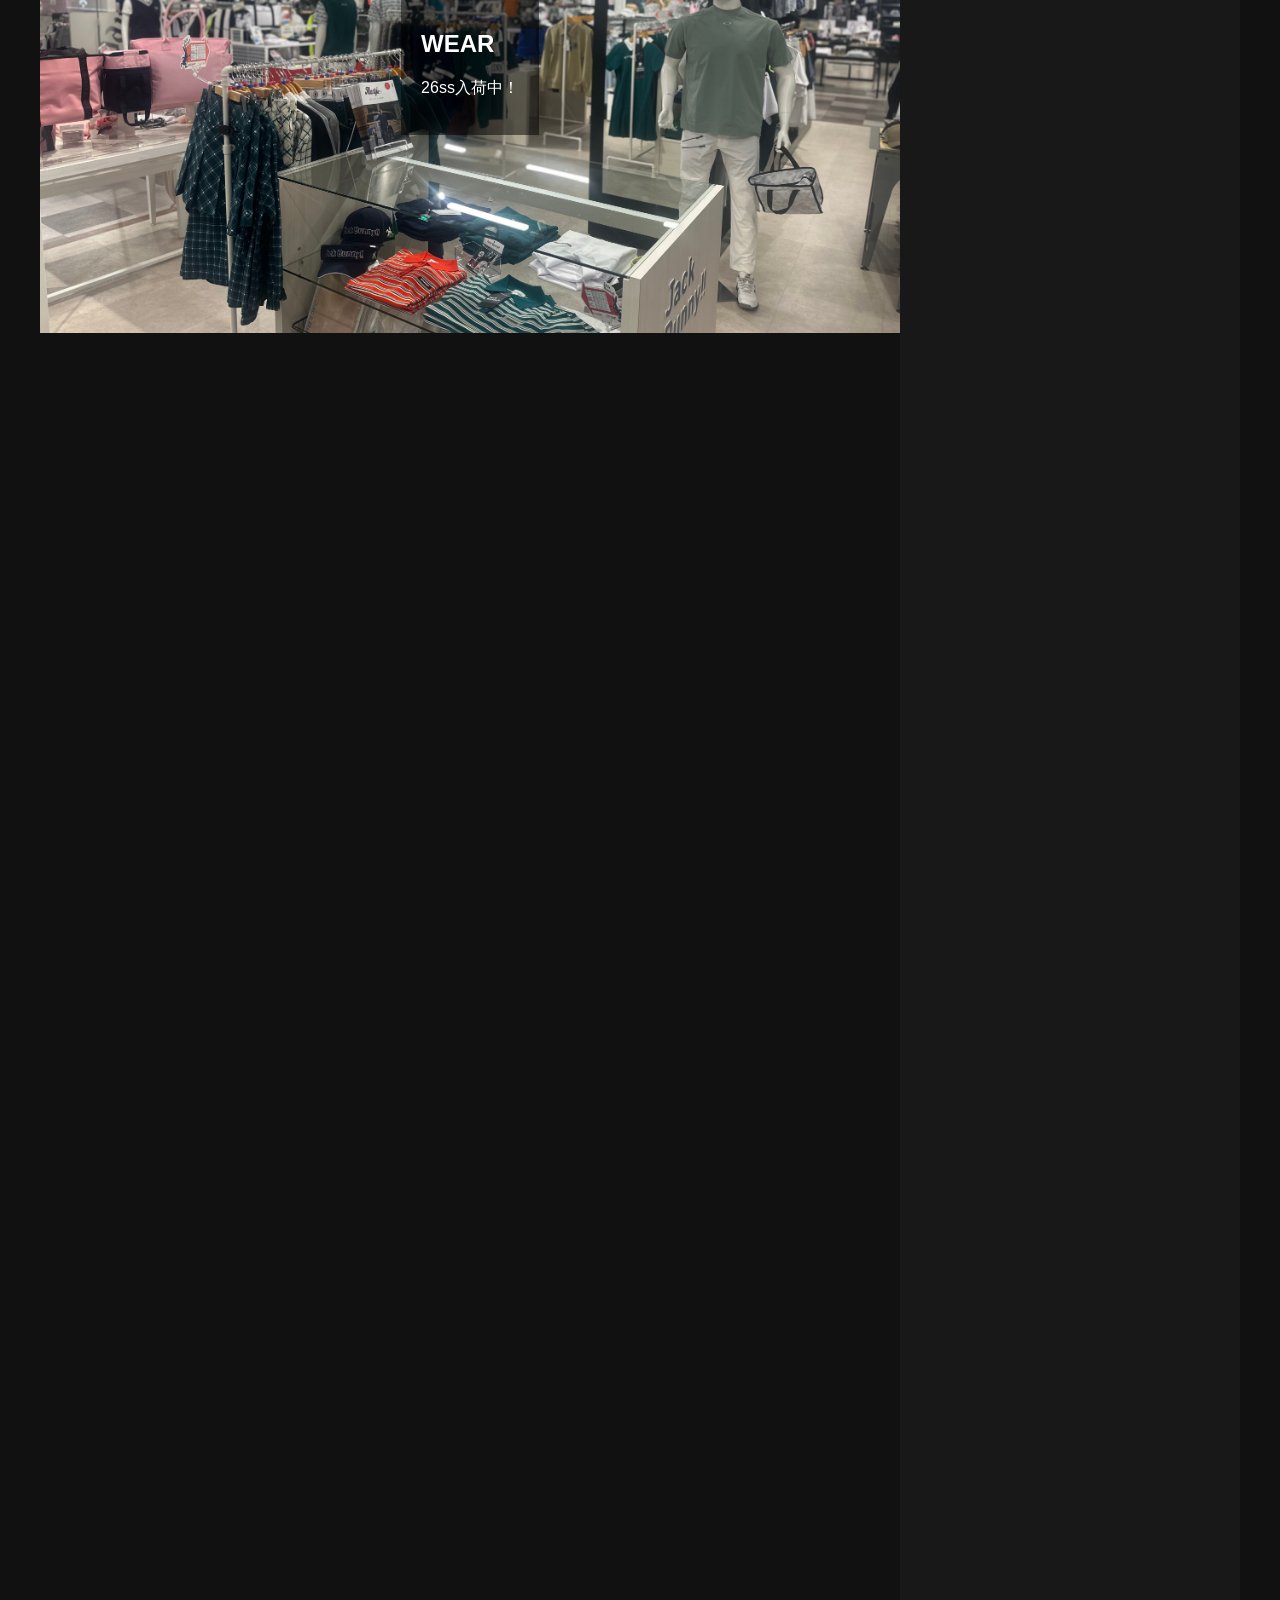
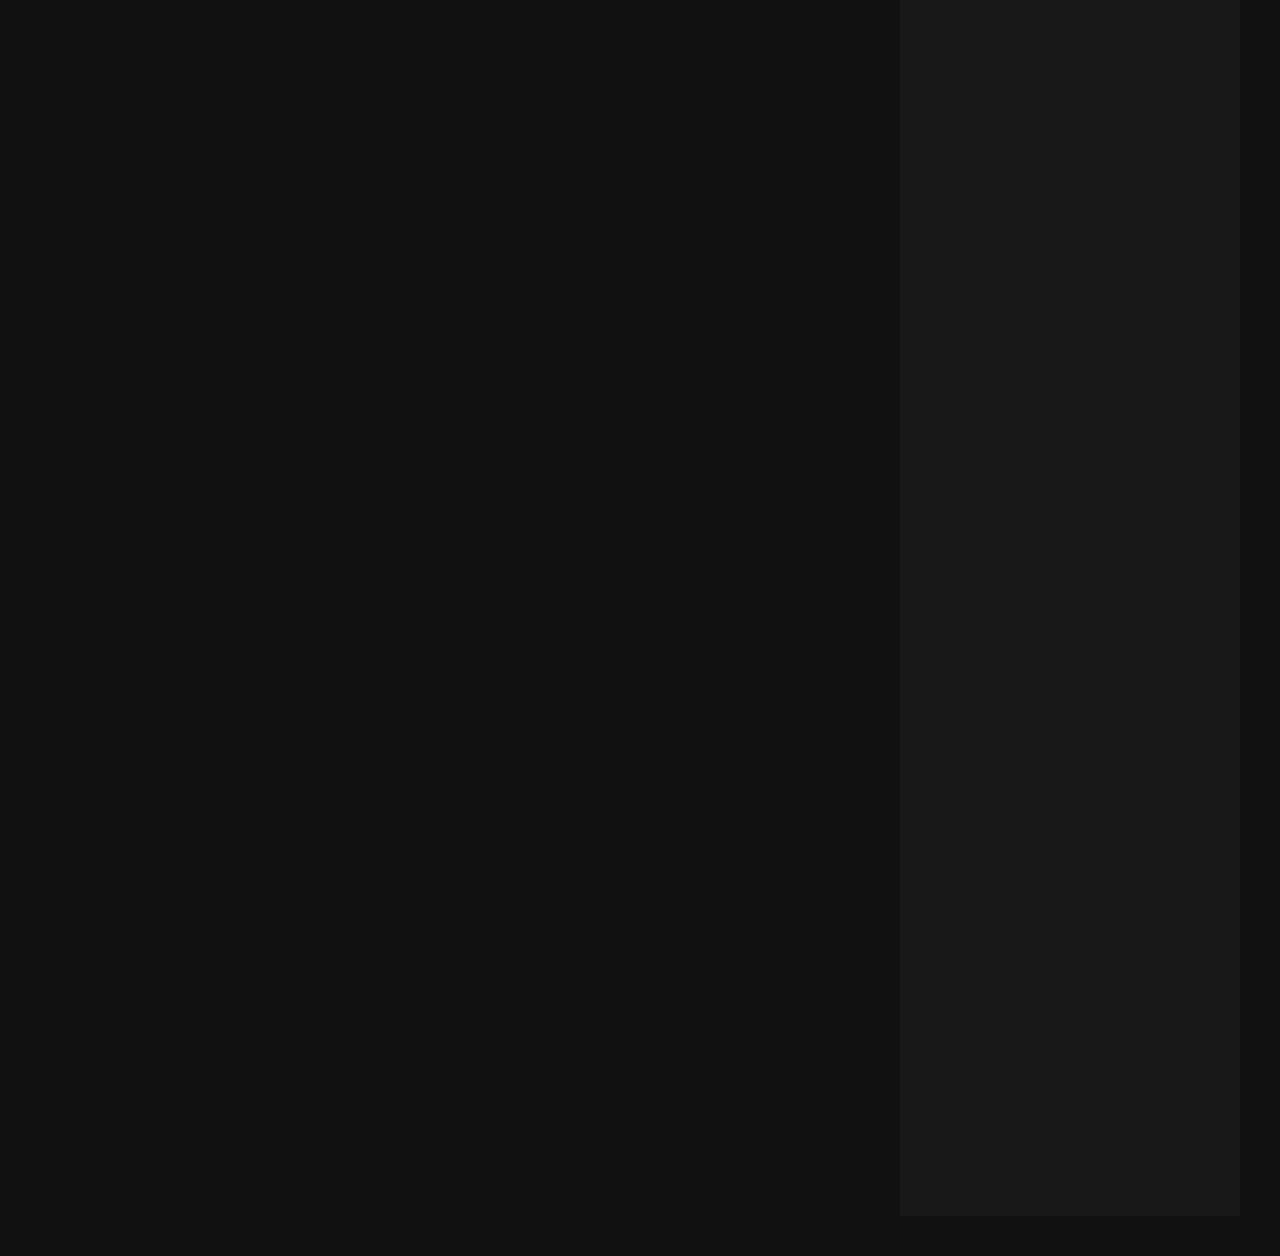
==== commit dca4acc7: "Add files via upload" ====
--- a/index.html
+++ b/index.html
@@ -65,28 +65,43 @@
     </section>
 
     <!-- 🏌️ クラブ -->
-    <section class="bg-slider fade" id="club">
-      <div class="overlay">
-        <h2>CLUB</h2>
-        <p>最新モデル入荷中！</p>
-      </div>
-    </section>
-
-    <!-- 👕 ウェア -->
-    <section class="bg-slider fade" id="wear">
-      <div class="overlay">
-        <h2>WEAR</h2>
-        <p>26ss入荷中！</p>
-      </div>
-    </section>
-
-    <!-- 🎒 小物 -->
-    <section class="bg-slider fade" id="acc">
-      <div class="overlay">
-        <h2>ACCESSORY</h2>
-        <p>便利アイテム多数！</p>
-      </div>
-    </section>
+<section class="bg-slider fade" id="club">
+
+  <img src="torakkuman.jpeg" class="bg-img active">
+  <img src="shaft.jpeg" class="bg-img">
+  <img src="club.jpeg" class="bg-img">
+
+  <div class="overlay">
+    <h2>CLUB</h2>
+    <p>最新モデル入荷中！</p>
+  </div>
+</section>
+
+<!-- 👕 ウェア -->
+<section class="bg-slider fade" id="wear">
+
+  <img src="wear.jpeg" class="bg-img active">
+  <img src="cap.jpeg" class="bg-img">
+  <img src="shoes.jpeg" class="bg-img">
+
+  <div class="overlay">
+    <h2>WEAR</h2>
+    <p>26ss入荷中！</p>
+  </div>
+</section>
+
+<!-- 🎒 小物 -->
+<section class="bg-slider fade" id="acc">
+
+  <img src="distance meter.jpeg" class="bg-img active">
+  <img src="bag.jpeg" class="bg-img">
+  <img src="ball.jpeg" class="bg-img">
+
+  <div class="overlay">
+    <h2>ACCESSORY</h2>
+    <p>便利アイテム多数！</p>
+  </div>
+</section>
 
     <!-- 🔗 練習場 -->
     <section class="link-banner fade">
@@ -182,14 +197,22 @@
 
 <script>
 // スライド
-let index = 0;
-const slides = document.querySelectorAll(".slide");
-
-setInterval(() => {
-  slides[index].classList.remove("active");
-  index = (index + 1) % slides.length;
-  slides[index].classList.add("active");
-}, 1000);
+function bgFade(id){
+  const imgs = document.querySelectorAll(`#${id} .bg-img`);
+  let i = 0;
+
+  setInterval(() => {
+    imgs[i].classList.remove("active");
+
+    i = (i + 1) % imgs.length;
+
+    imgs[i].classList.add("active");
+  }, 3000);
+}
+
+bgFade("club");
+bgFade("wear");
+bgFade("acc");
 
 // ローディング
 const video = document.getElementById("loading-video");
@@ -226,9 +249,6 @@
   }, 3000);
 }
 
-bgSlide("club", ["torakkuman.jpeg","shaft.jpeg","club.jpeg"]);
-bgSlide("wear", ["wear.jpeg","cap.jpeg","shoes.jpeg"]);
-bgSlide("acc", ["distance meter.jpeg","bag.jpeg","ball.jpeg"]);
 
 // フェード
 const fades = document.querySelectorAll('.fade');
--- a/style.css
+++ b/style.css
@@ -261,4 +261,34 @@
 
 .bg-slider::after {
   opacity: 0;
+}
+
+.bg-slider {
+  position: relative;
+  height: 60vh;
+  overflow: hidden;
+}
+
+/* 画像 */
+.bg-img {
+  position: absolute;
+  width: 100%;
+  height: 100%;
+  object-fit: cover;
+
+  opacity: 0;
+  transition: opacity 1s ease;
+}
+
+/* 表示中 */
+.bg-img.active {
+  opacity: 1;
+}
+
+/* テキスト */
+.overlay {
+  position: relative;
+  z-index: 2;
+  background: rgba(0,0,0,0.5);
+  padding: 20px;
 }
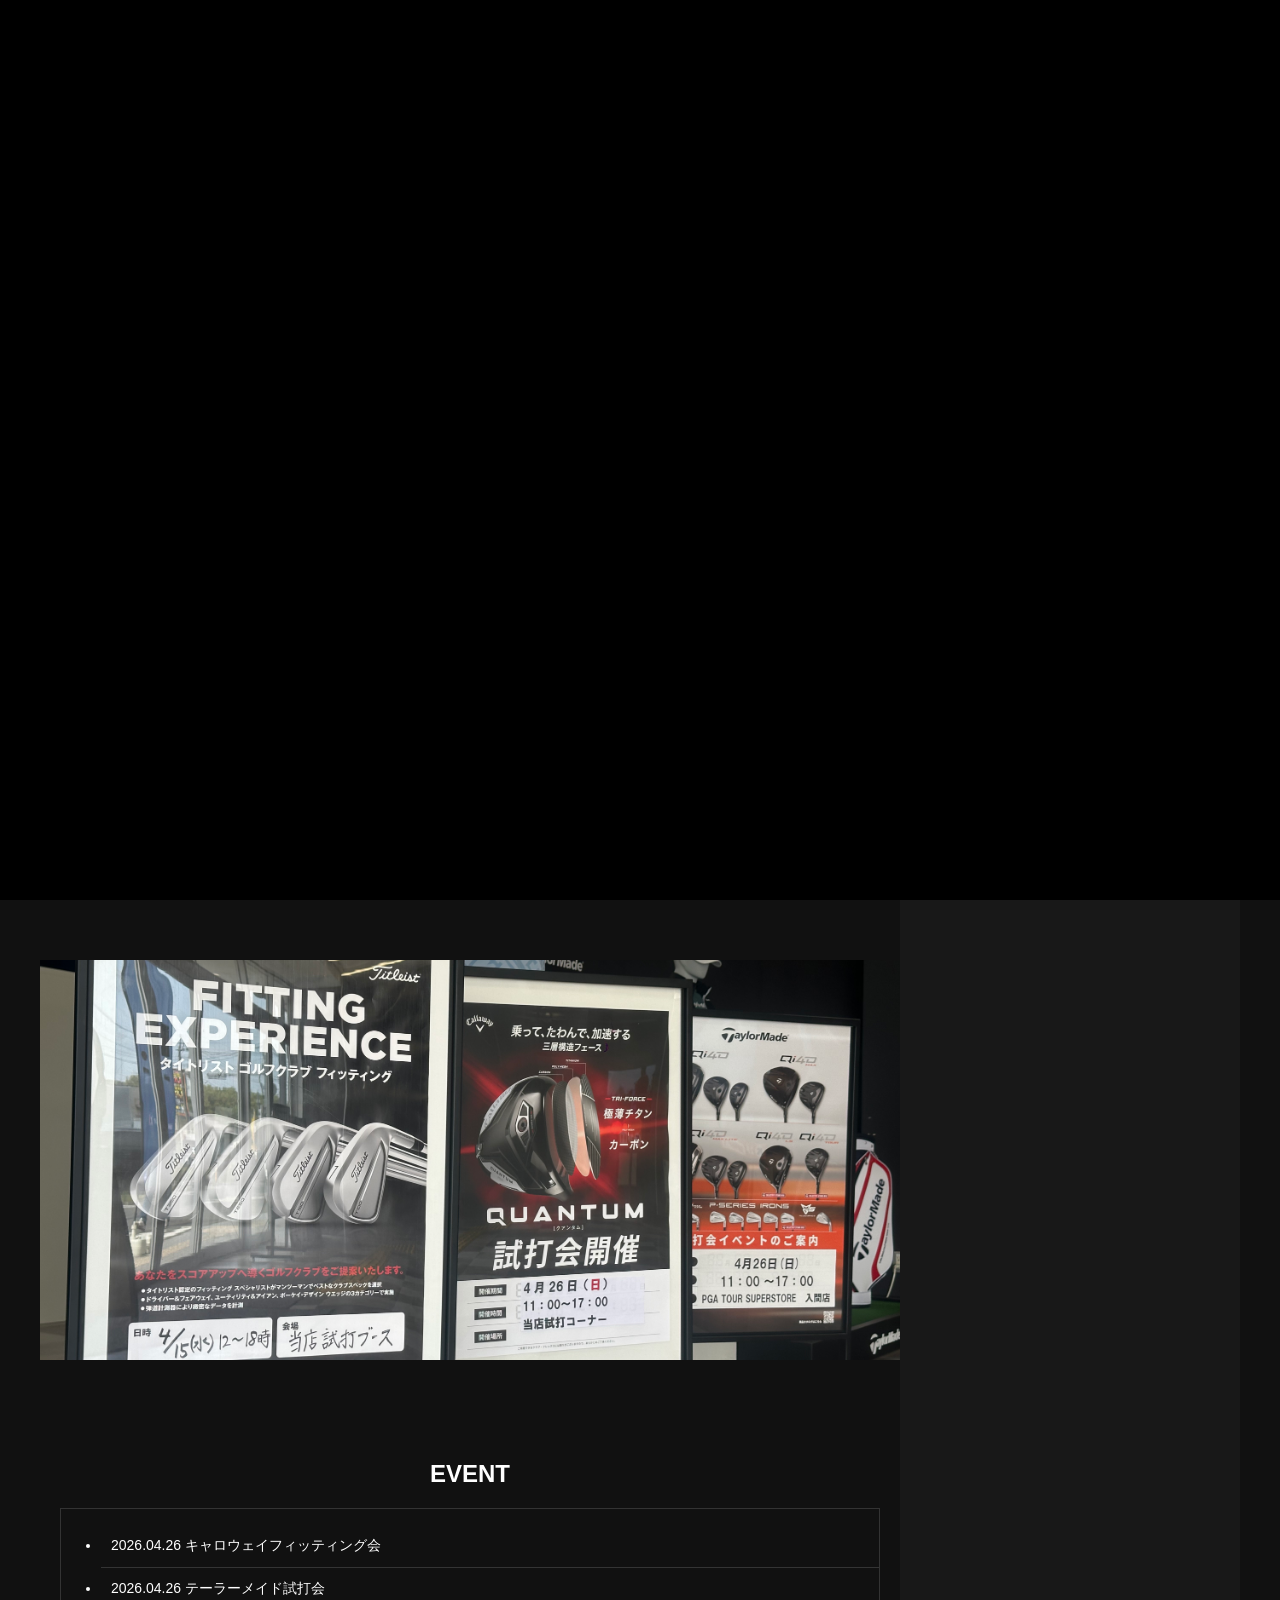
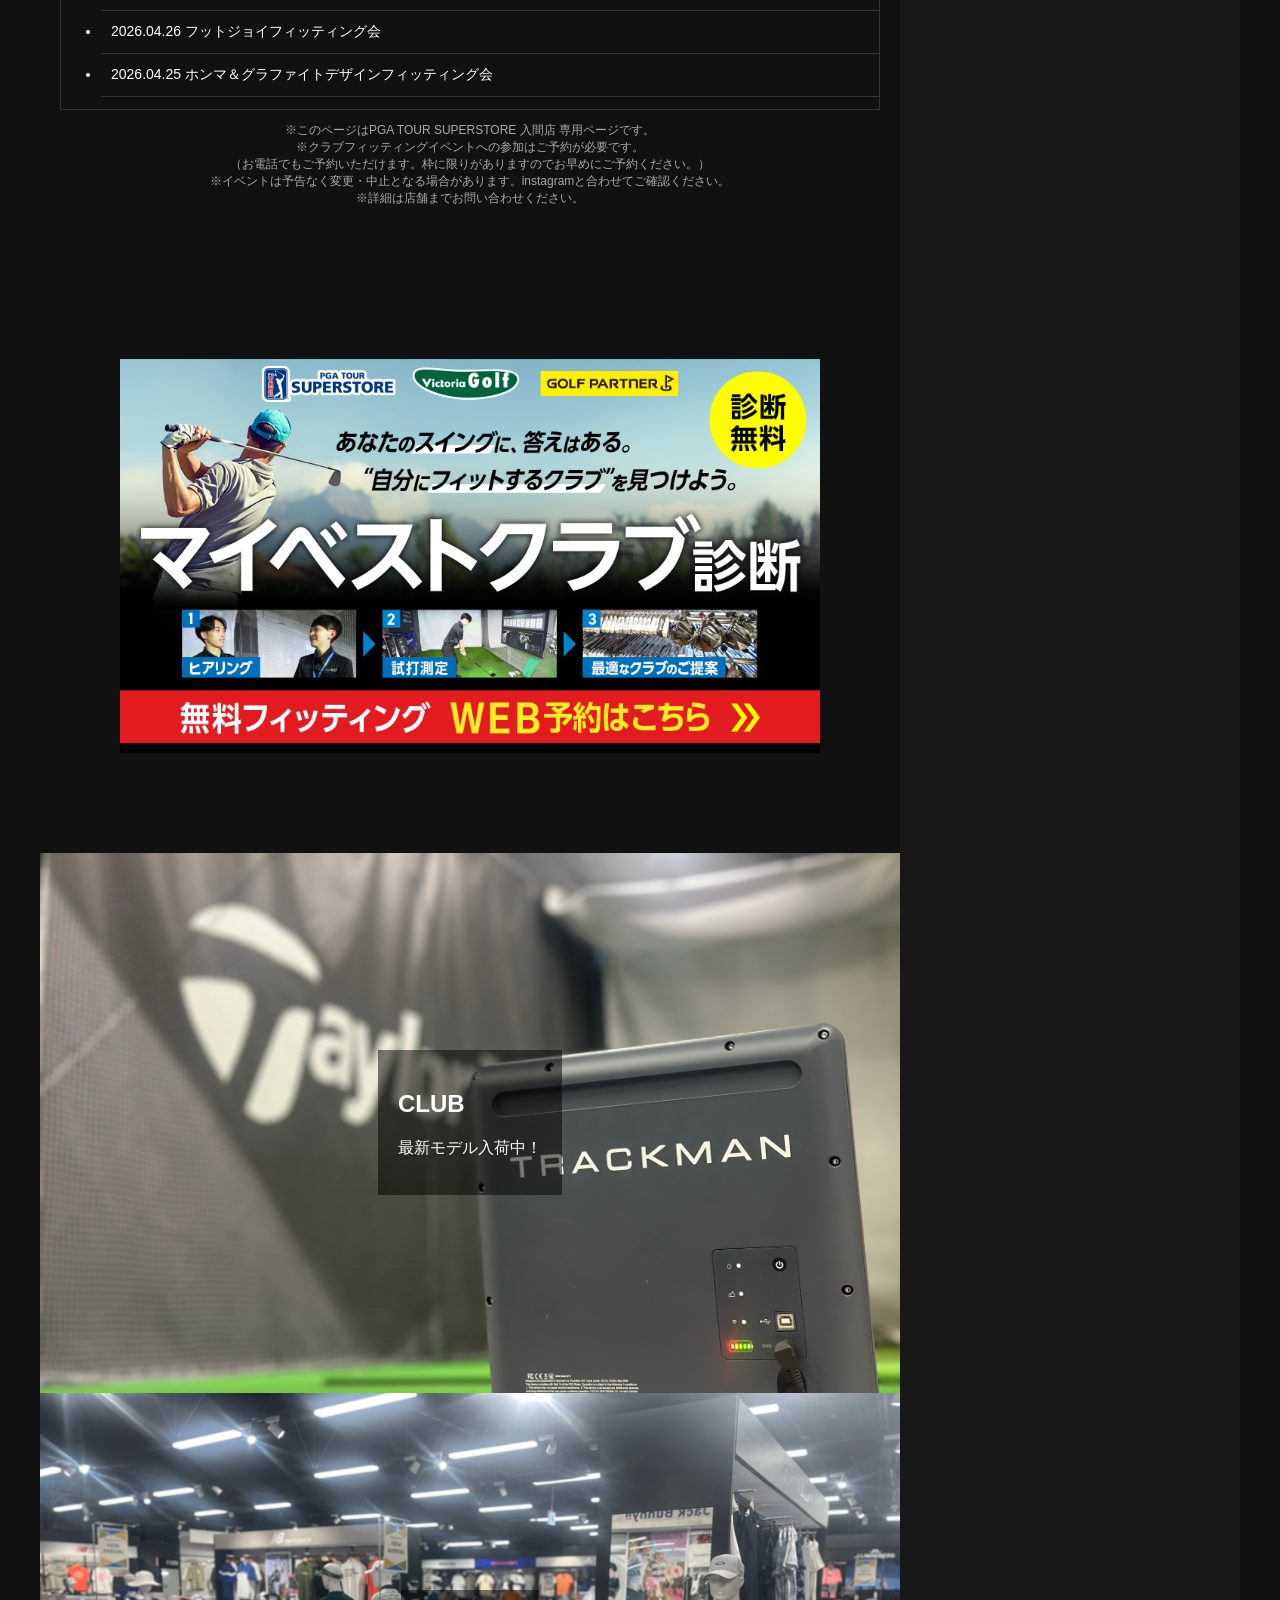
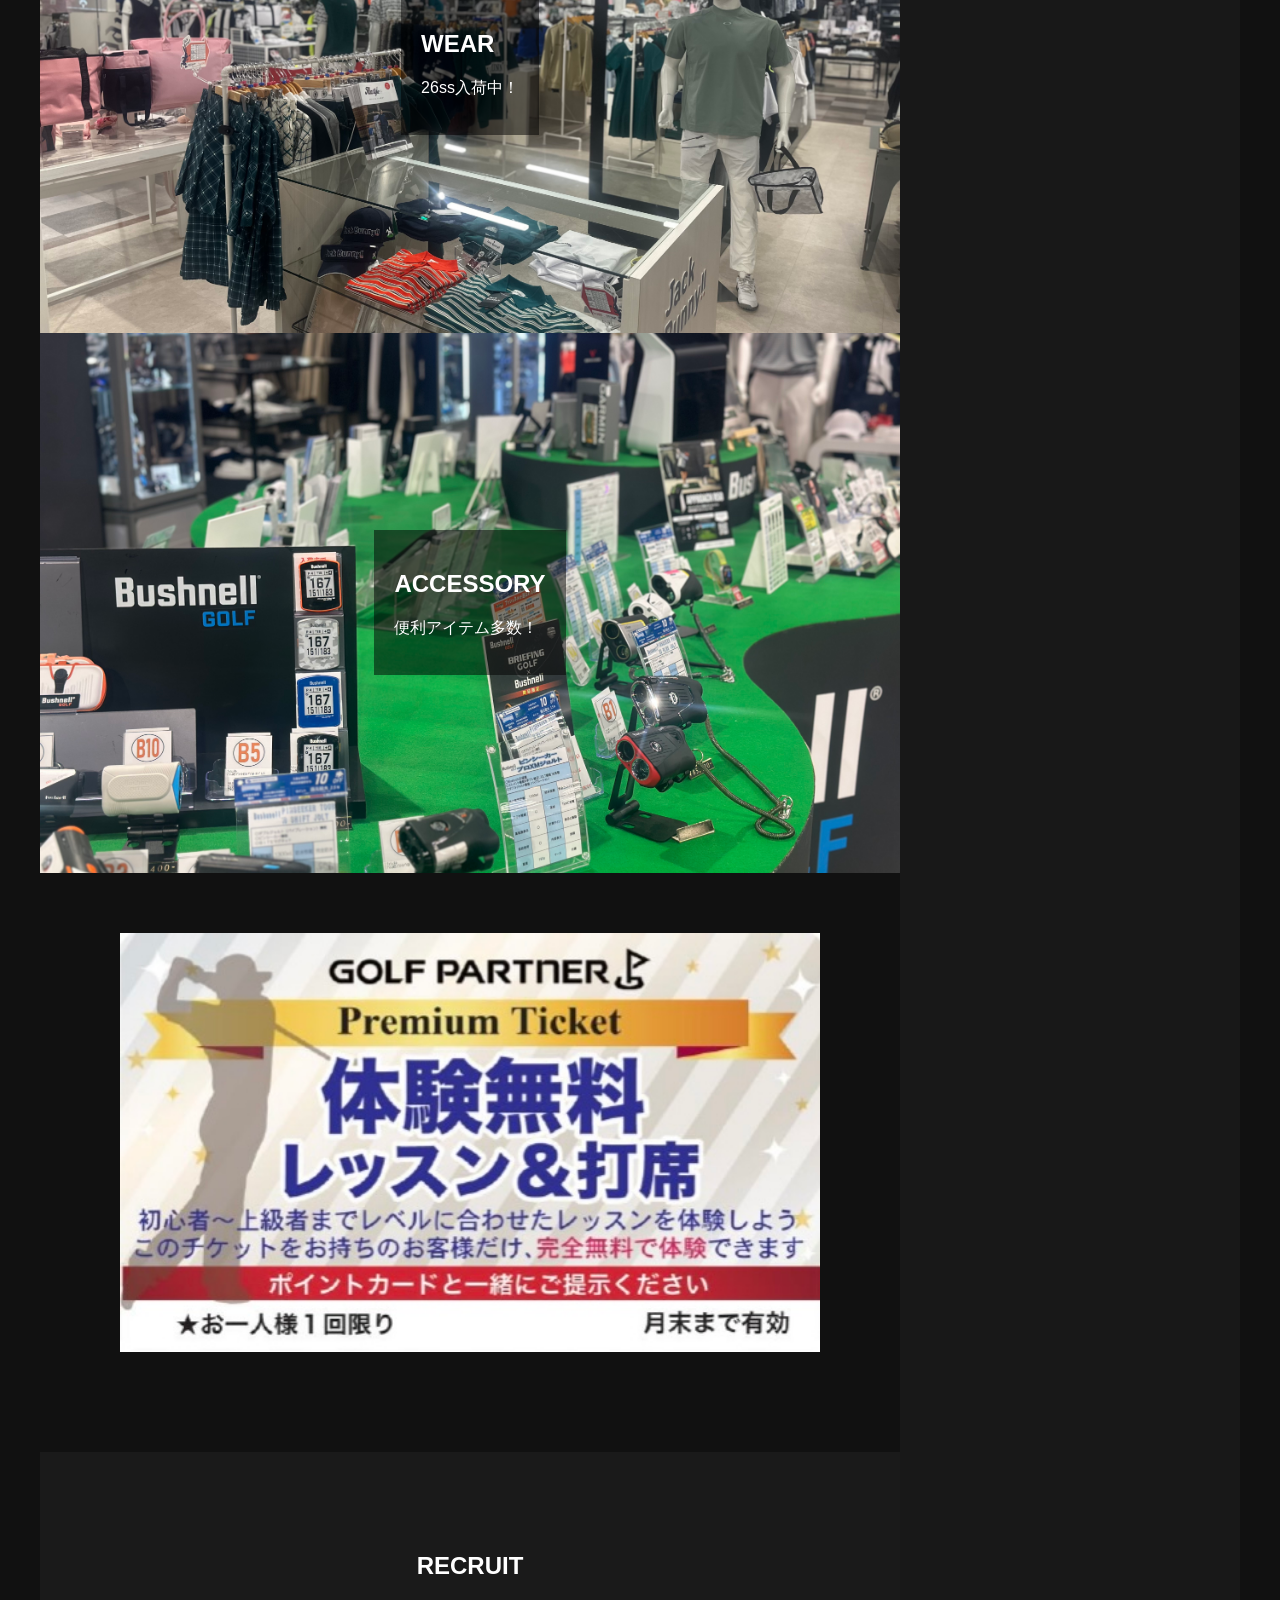
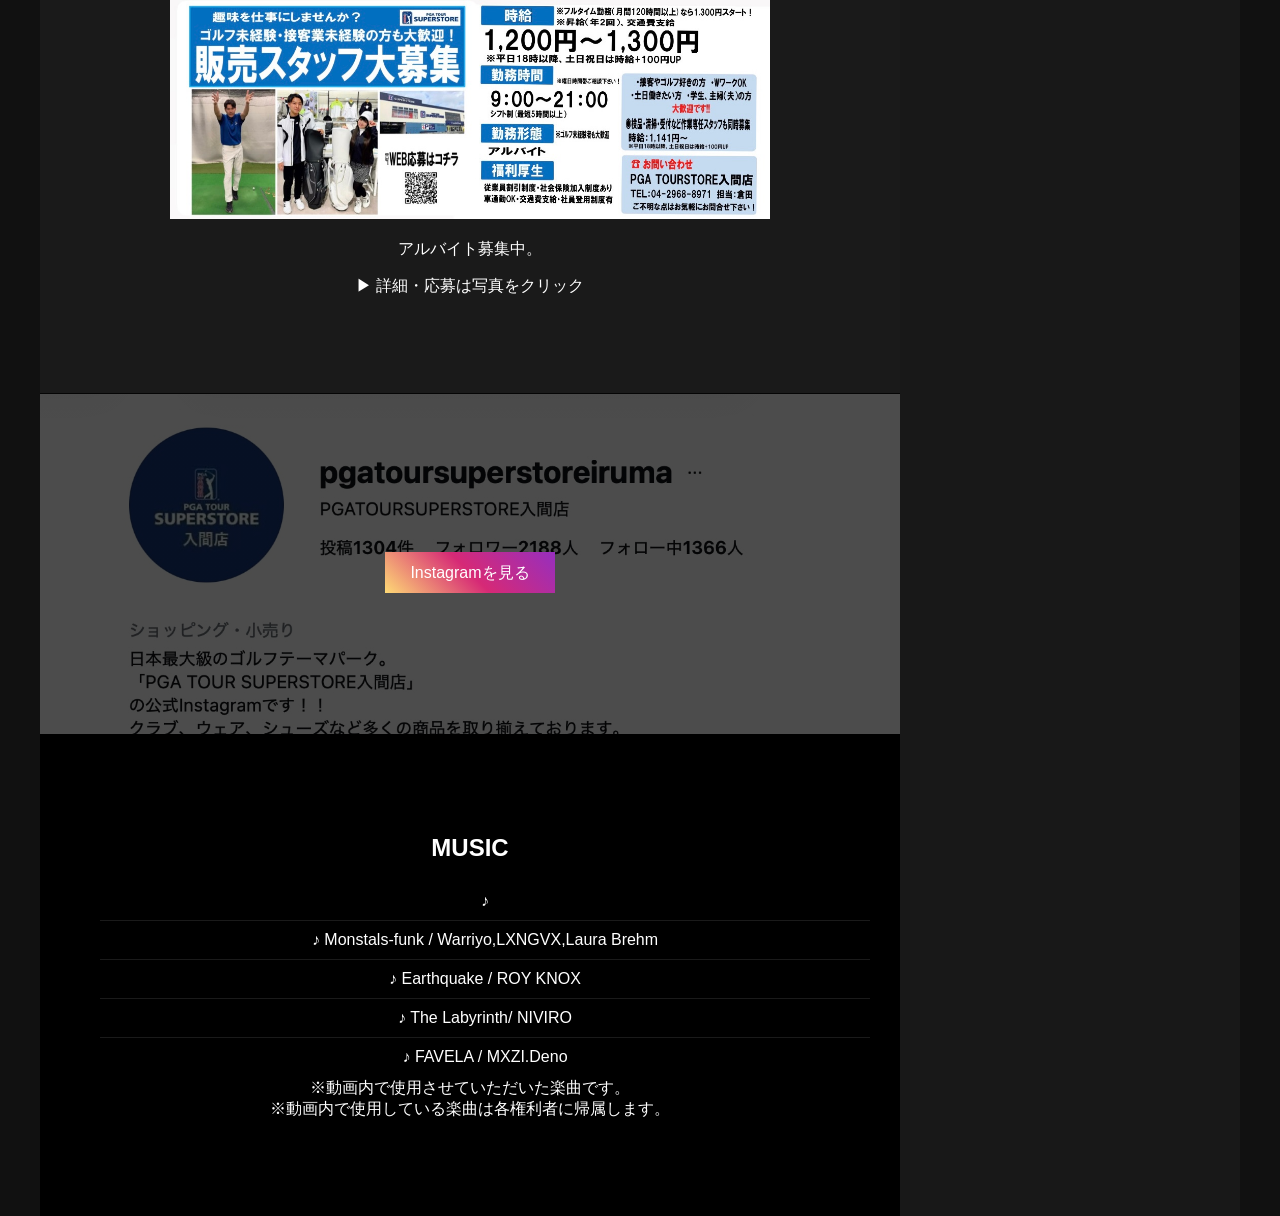
==== commit 10cb5cd7: "Add files via upload" ====
--- a/index.html
+++ b/index.html
@@ -196,16 +196,25 @@
 </div>
 
 <script>
-// スライド
+// 🔥 トップスライド
+let index = 0;
+const slides = document.querySelectorAll(".slide");
+
+setInterval(() => {
+  slides[index].classList.remove("active");
+  index = (index + 1) % slides.length;
+  slides[index].classList.add("active");
+}, 1000);
+
+
+// 🔥 bgフェード
 function bgFade(id){
   const imgs = document.querySelectorAll(`#${id} .bg-img`);
   let i = 0;
 
   setInterval(() => {
     imgs[i].classList.remove("active");
-
     i = (i + 1) % imgs.length;
-
     imgs[i].classList.add("active");
   }, 3000);
 }
@@ -214,7 +223,8 @@
 bgFade("wear");
 bgFade("acc");
 
-// ローディング
+
+// 🔥 ローディング
 const video = document.getElementById("loading-video");
 video.addEventListener("ended", () => {
   const loading = document.getElementById("loading");
@@ -224,30 +234,7 @@
   }, 1000);
 });
 
-// 背景スライド
-function bgSlide(id, images){
-  let i = 0;
-  const el = document.getElementById(id);
-
-  let current = el;
-  let nextImage = new Image();
-
-  // 最初の画像
-  el.style.backgroundImage = `url(${images[0]})`;
-
-  setInterval(() => {
-    i = (i + 1) % images.length;
-
-    // 先に読み込む
-    nextImage.src = images[i];
-
-    nextImage.onload = () => {
-      el.style.transition = "background-image 1s ease";
-      el.style.backgroundImage = `url(${images[i]})`;
-    };
-
-  }, 3000);
-}
+
 
 
 // フェード
